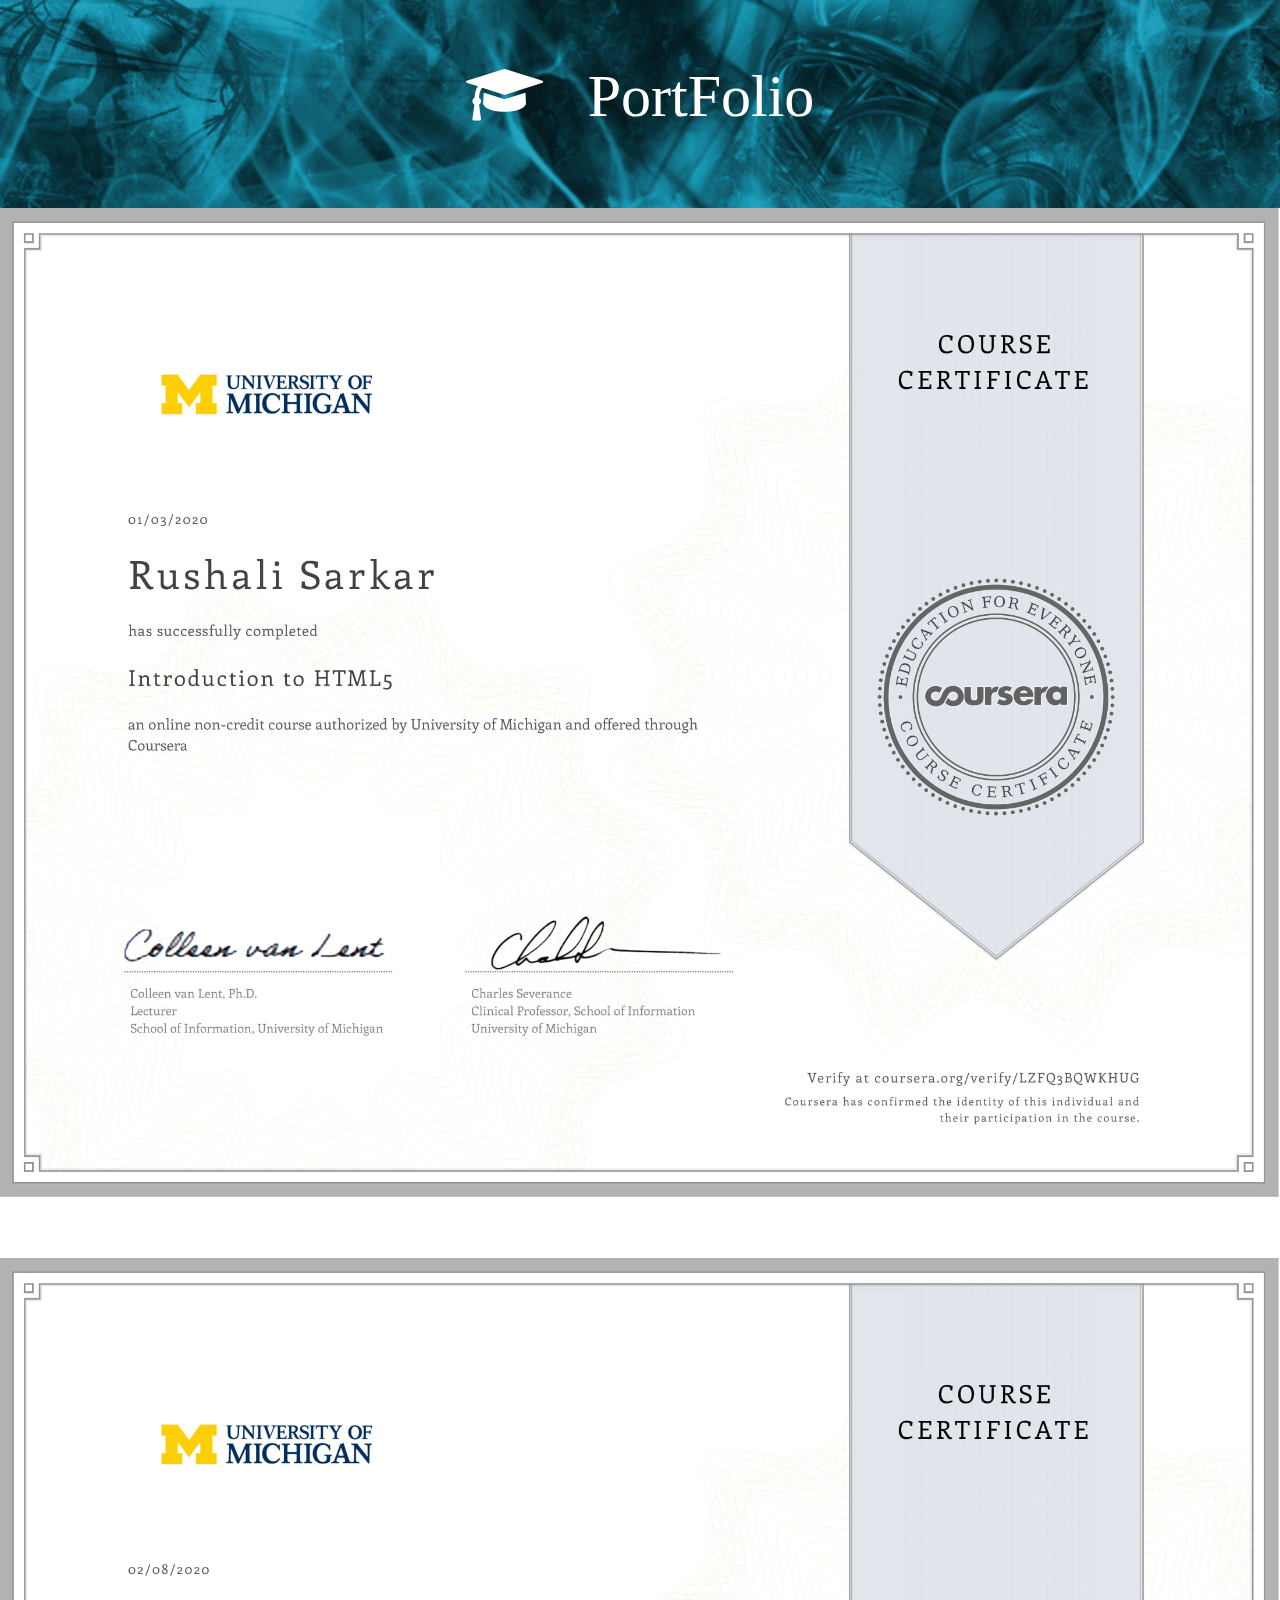
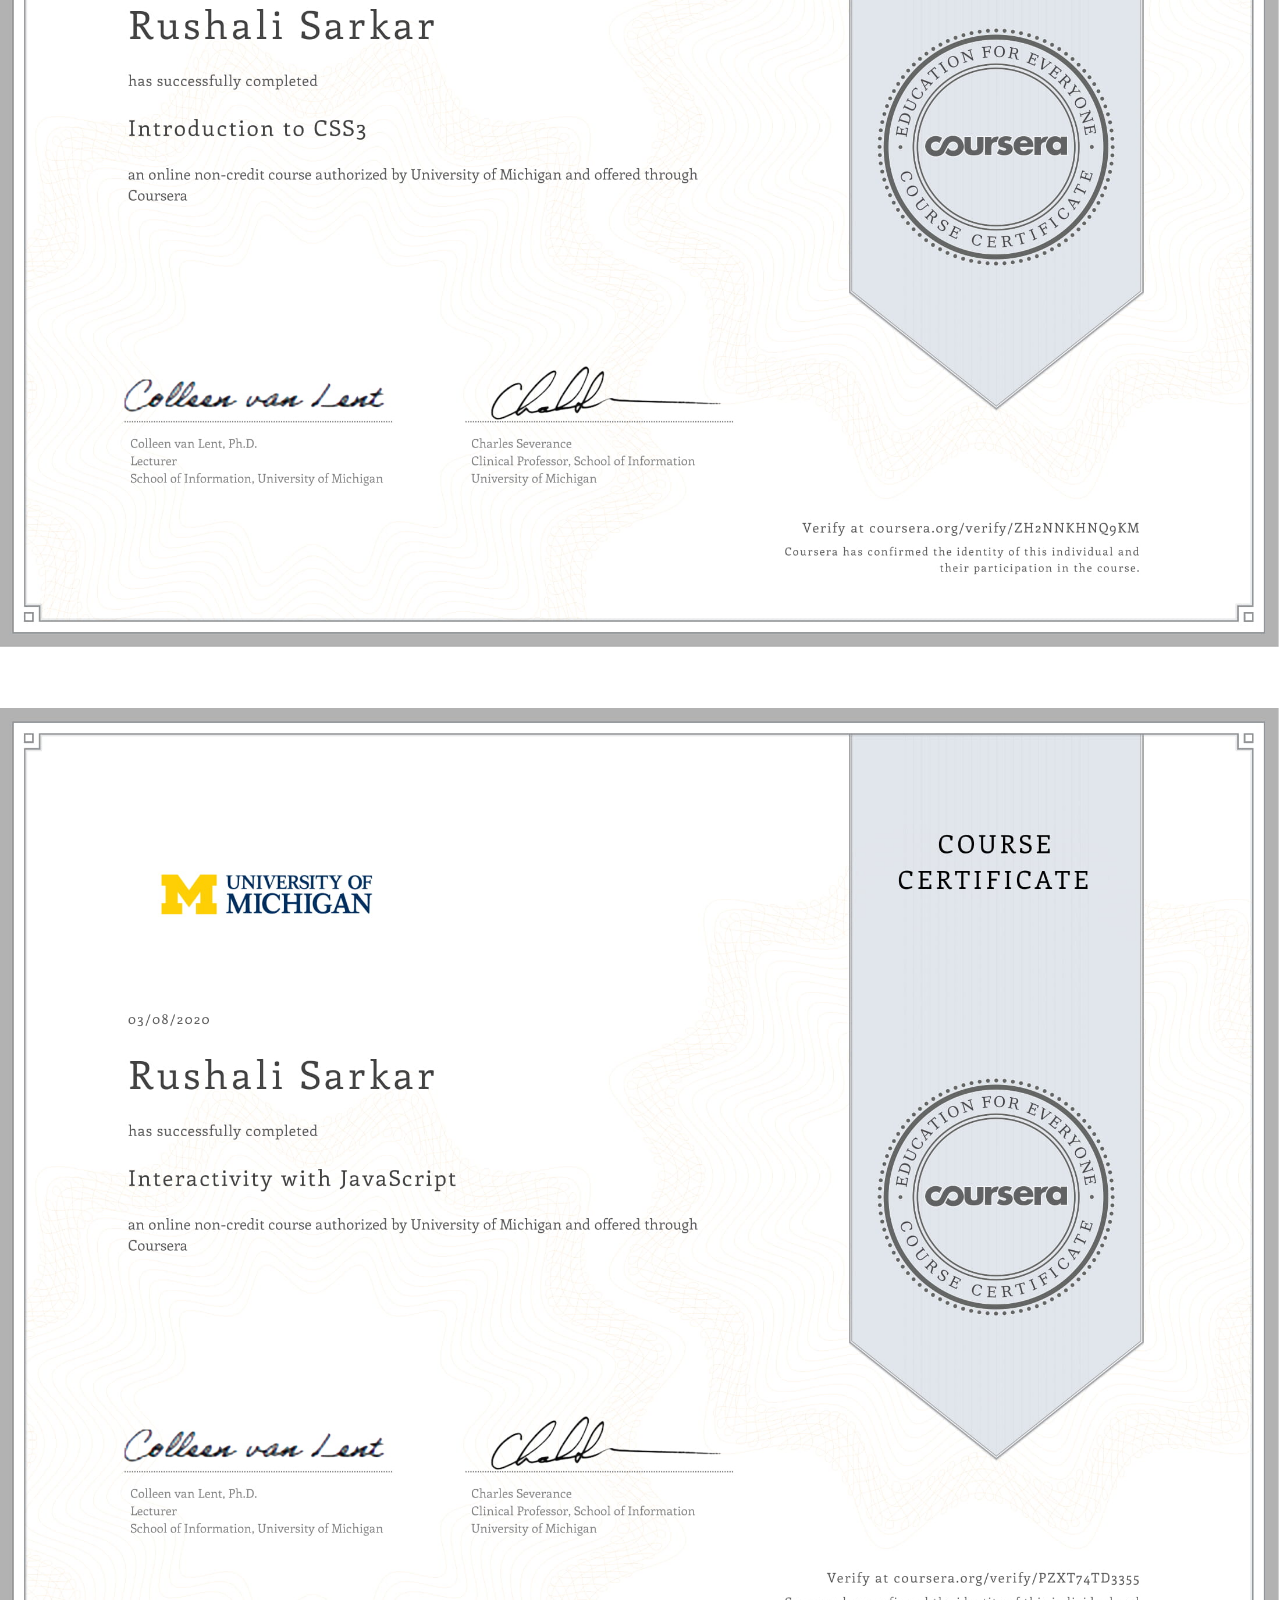
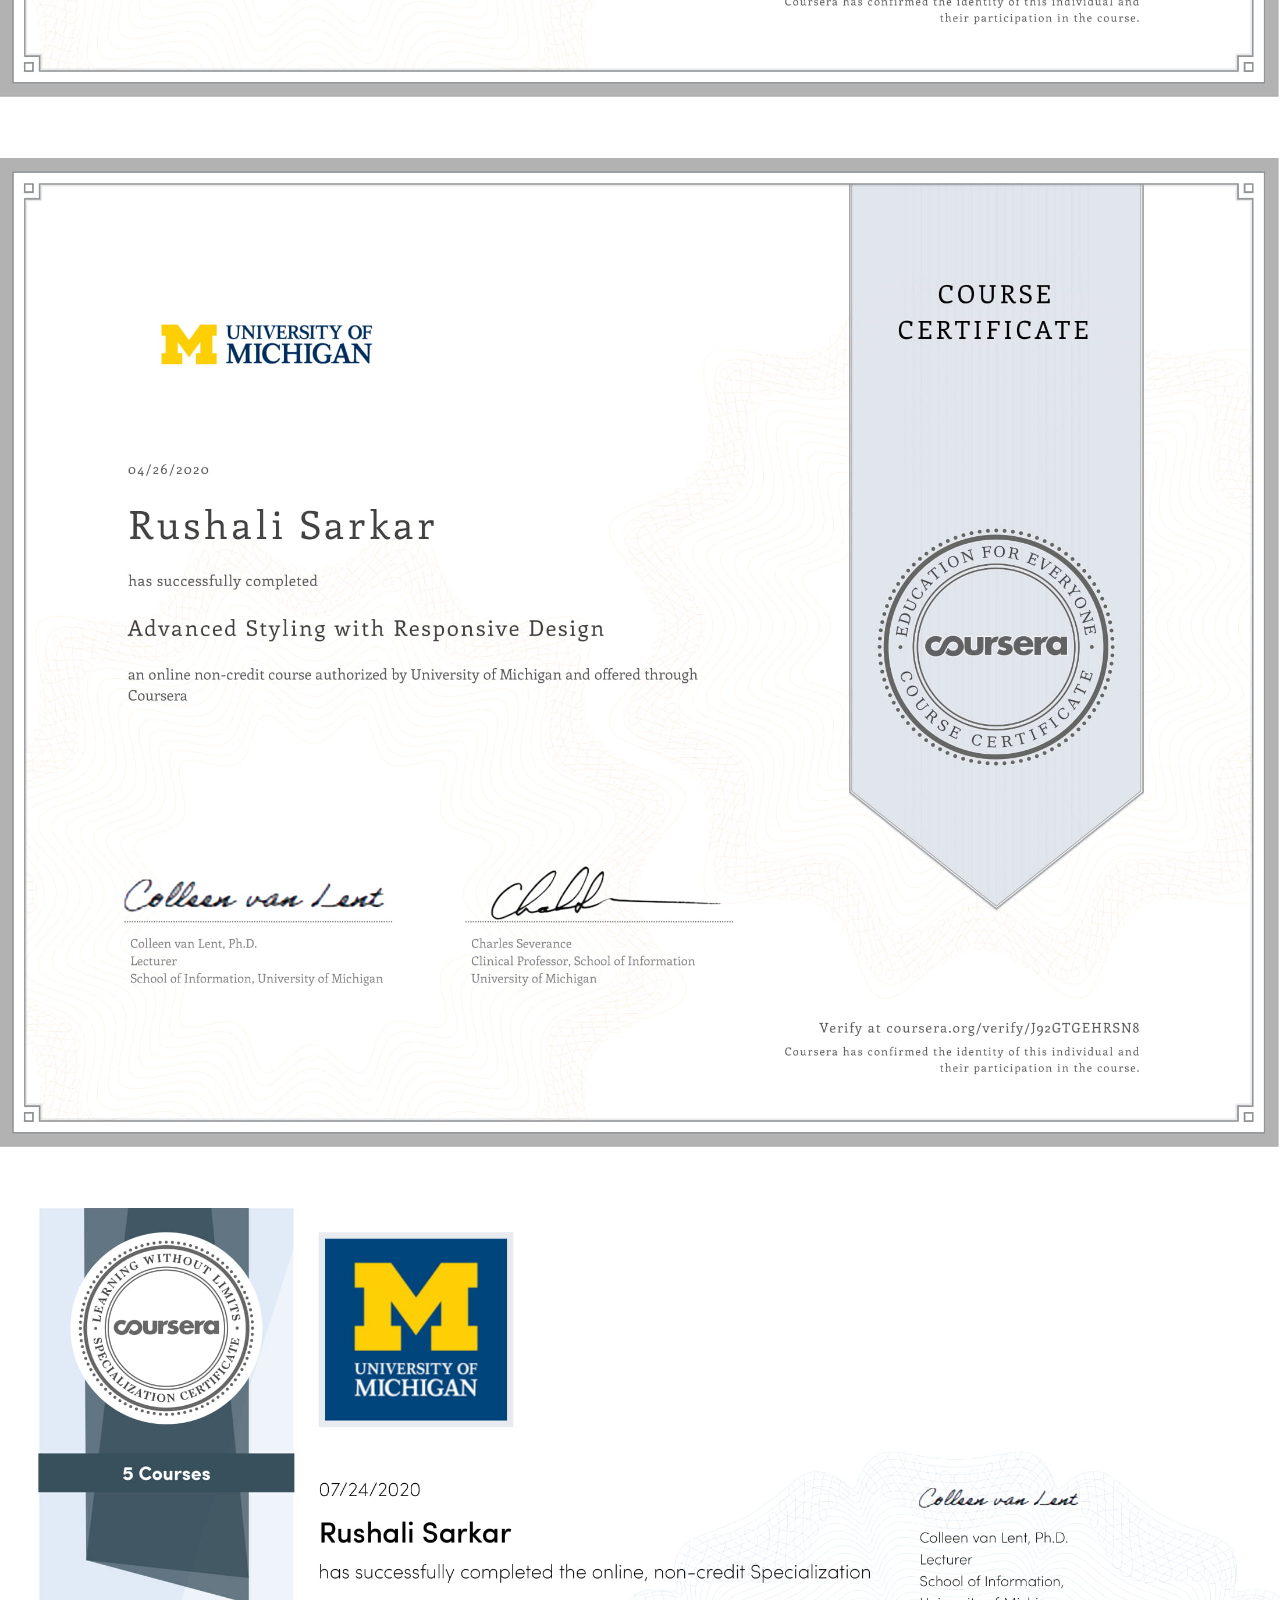
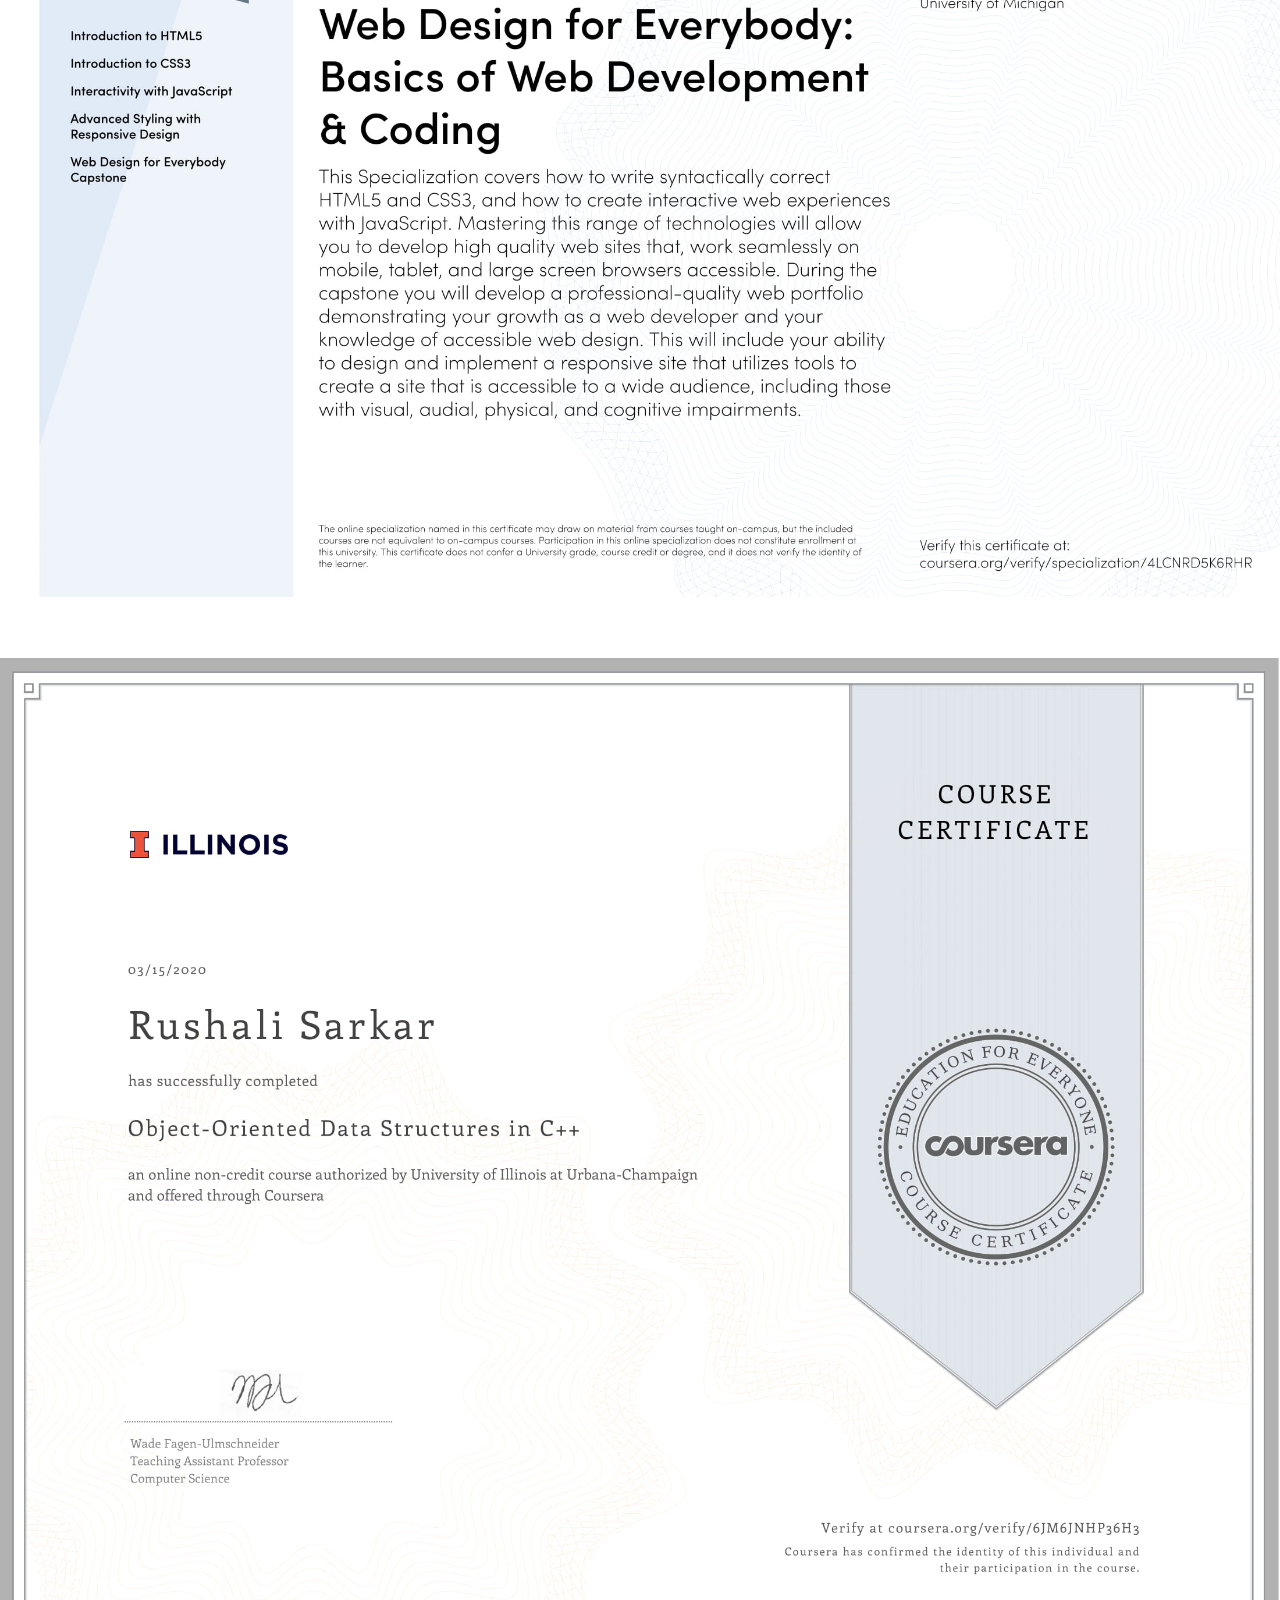
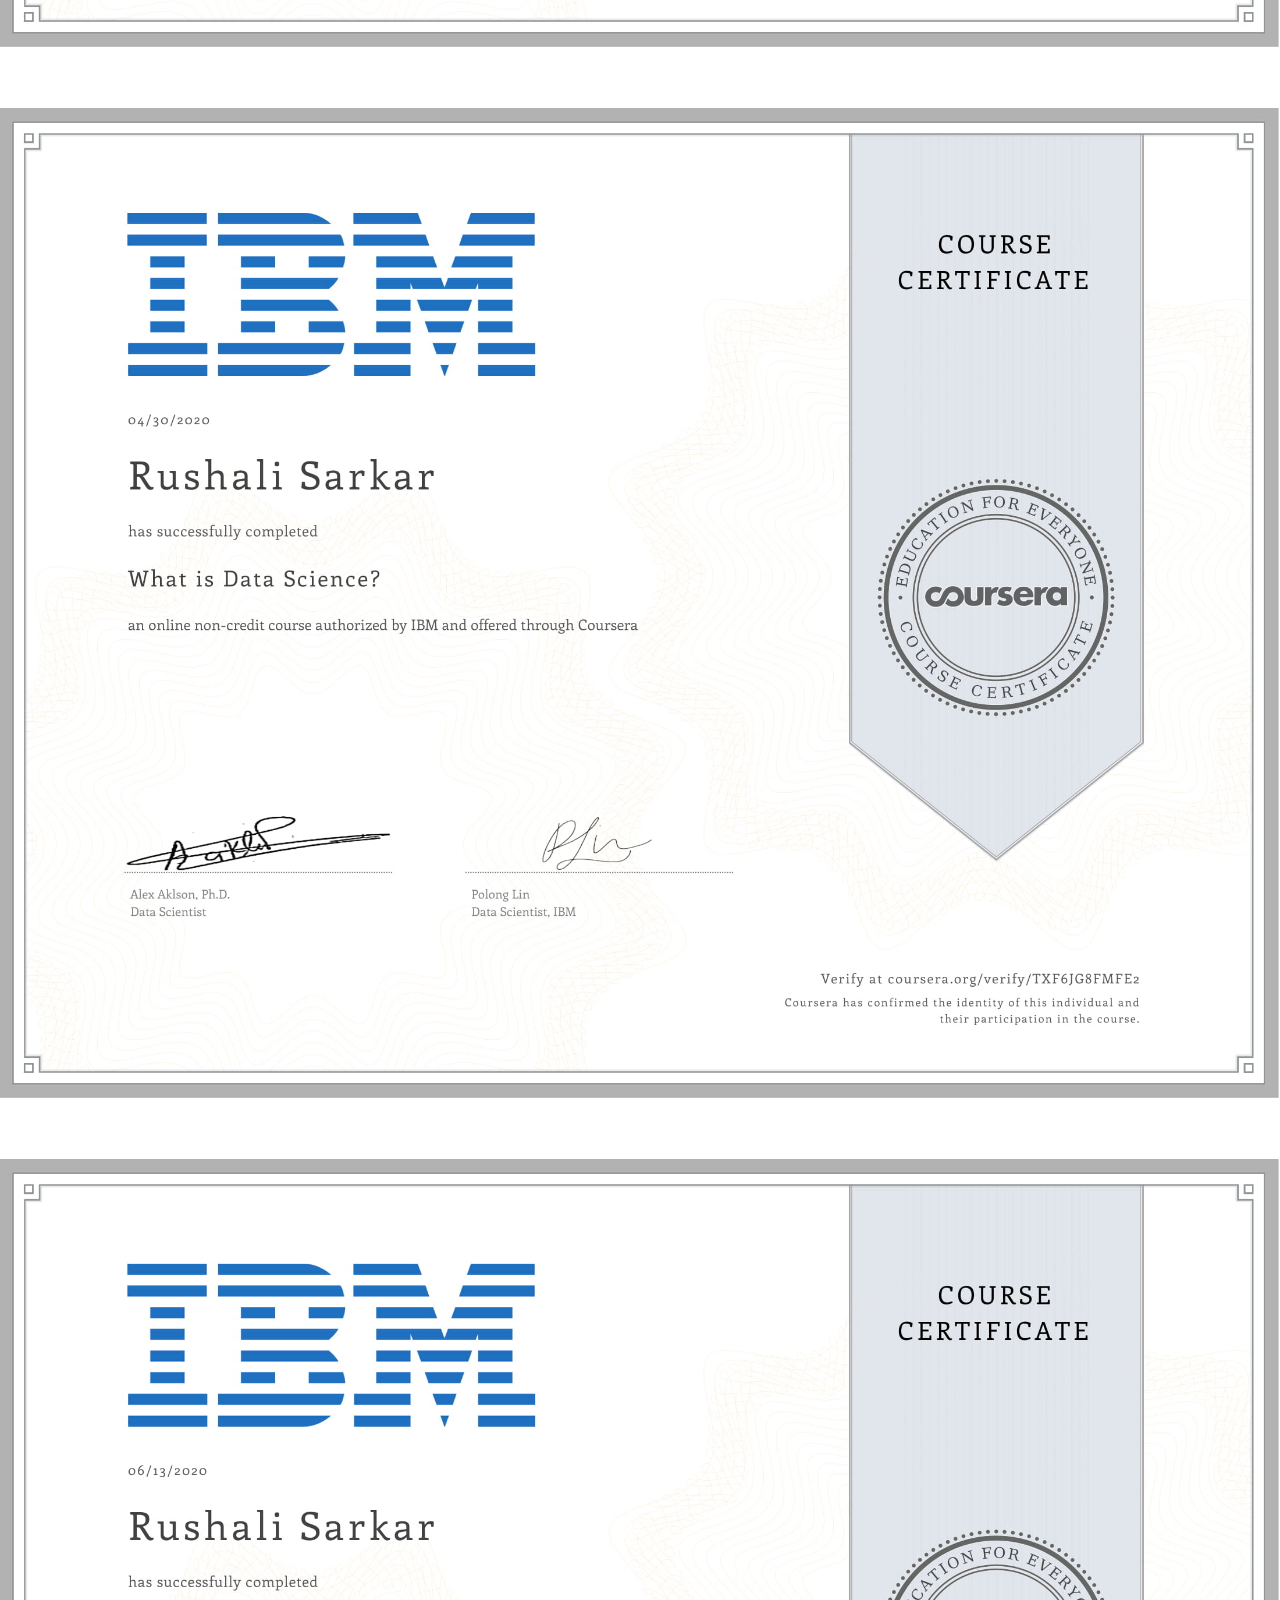
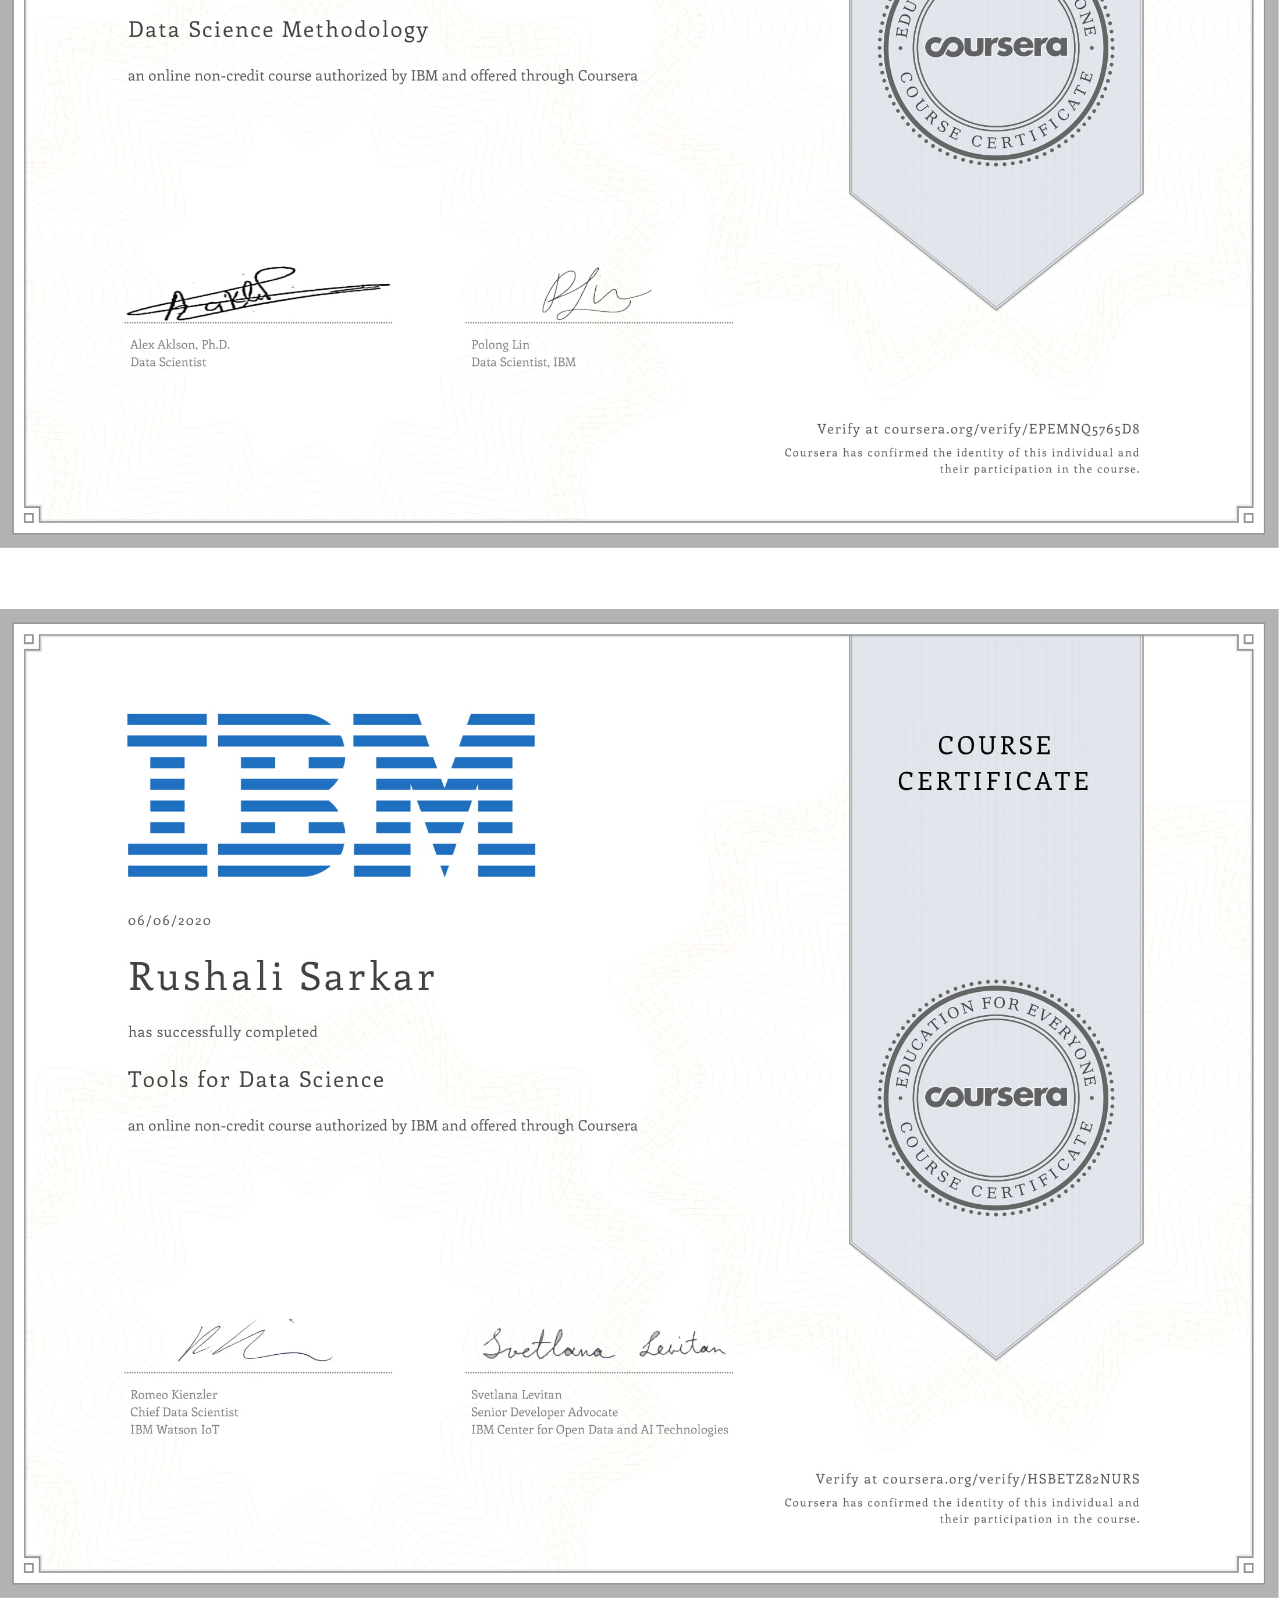
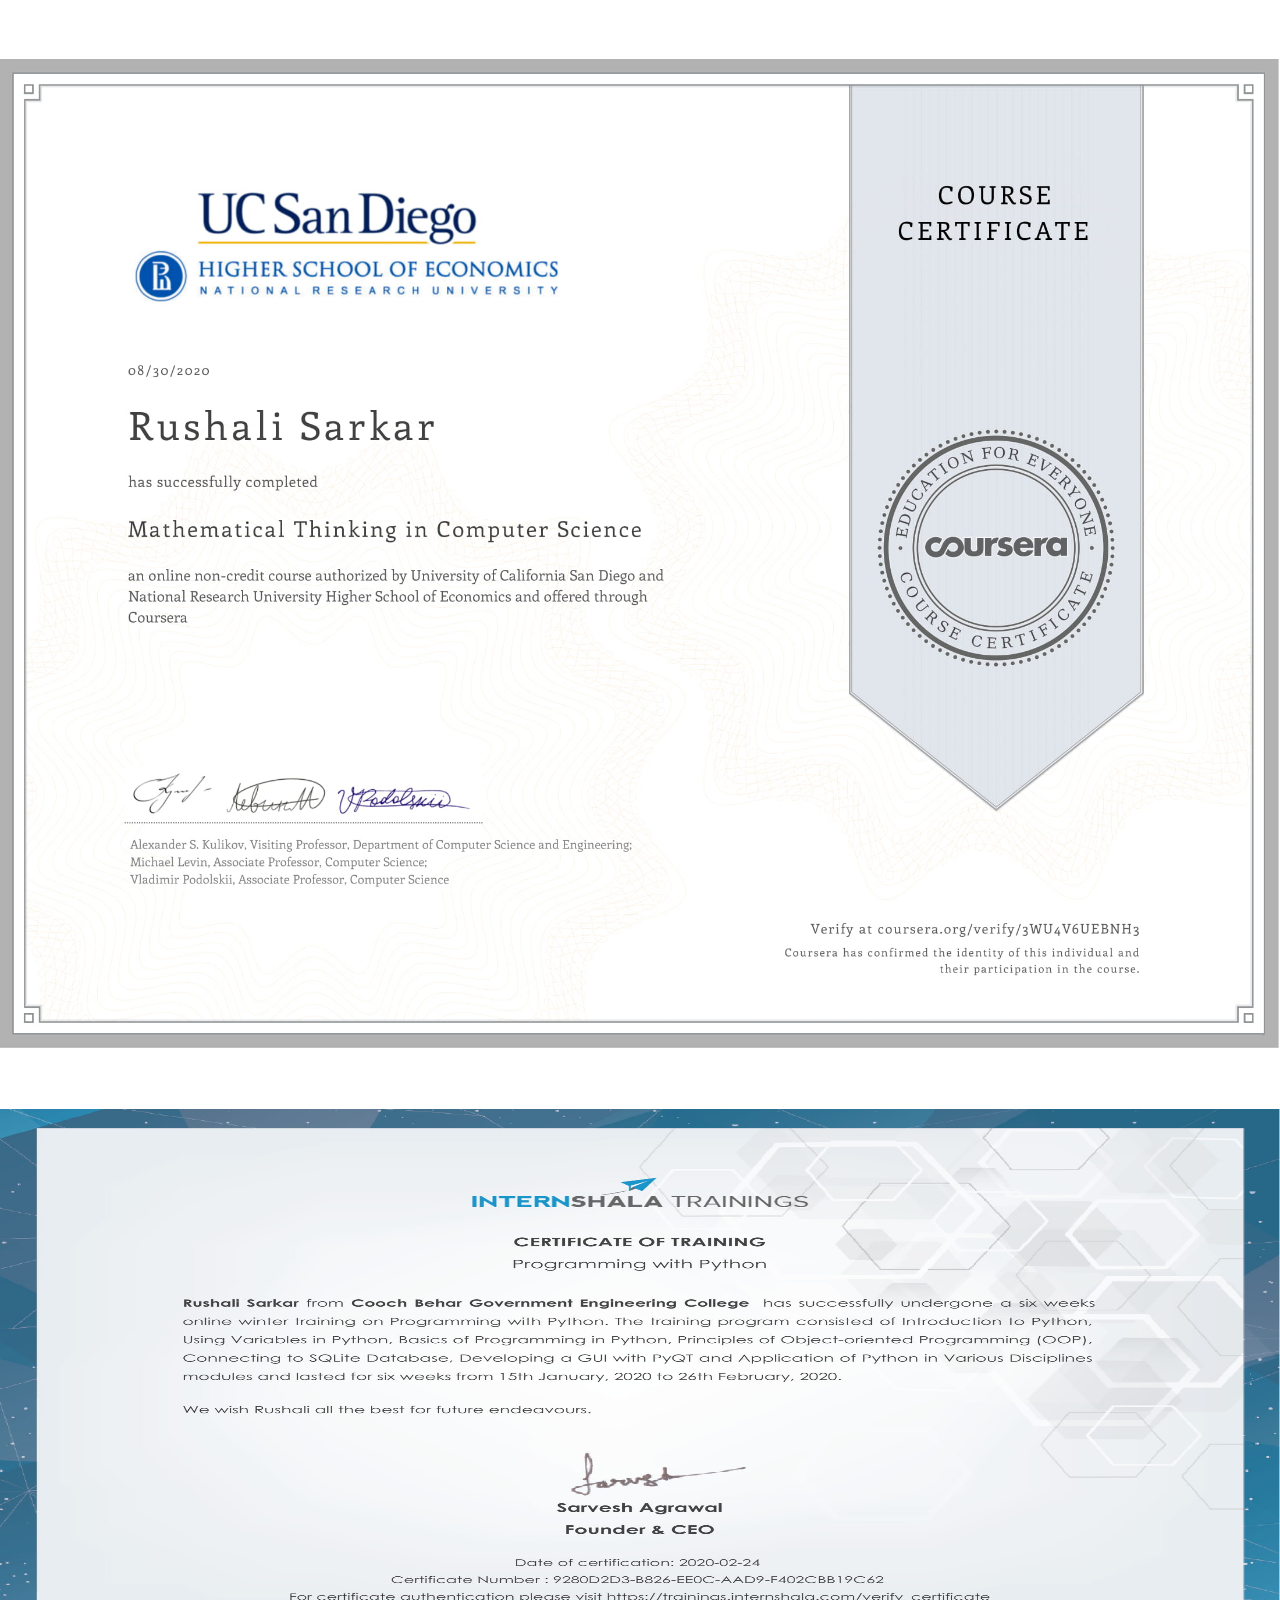
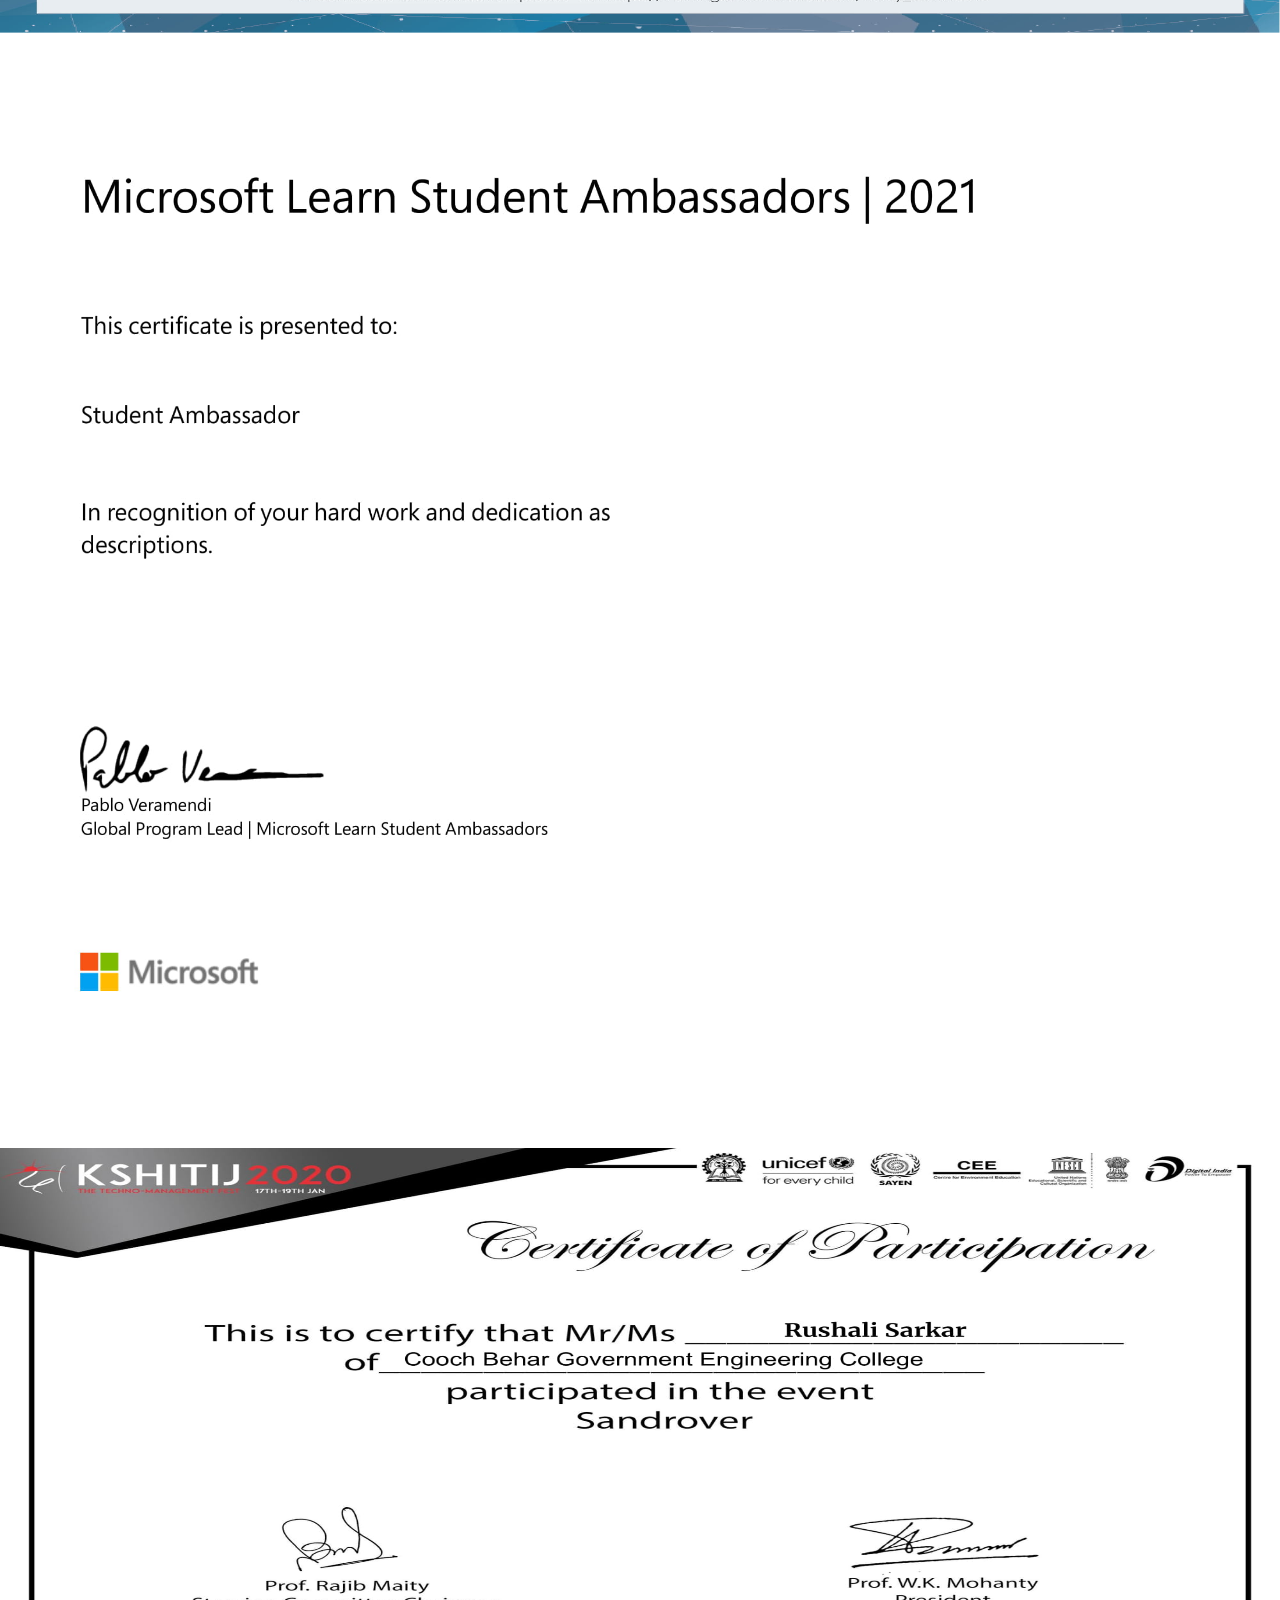
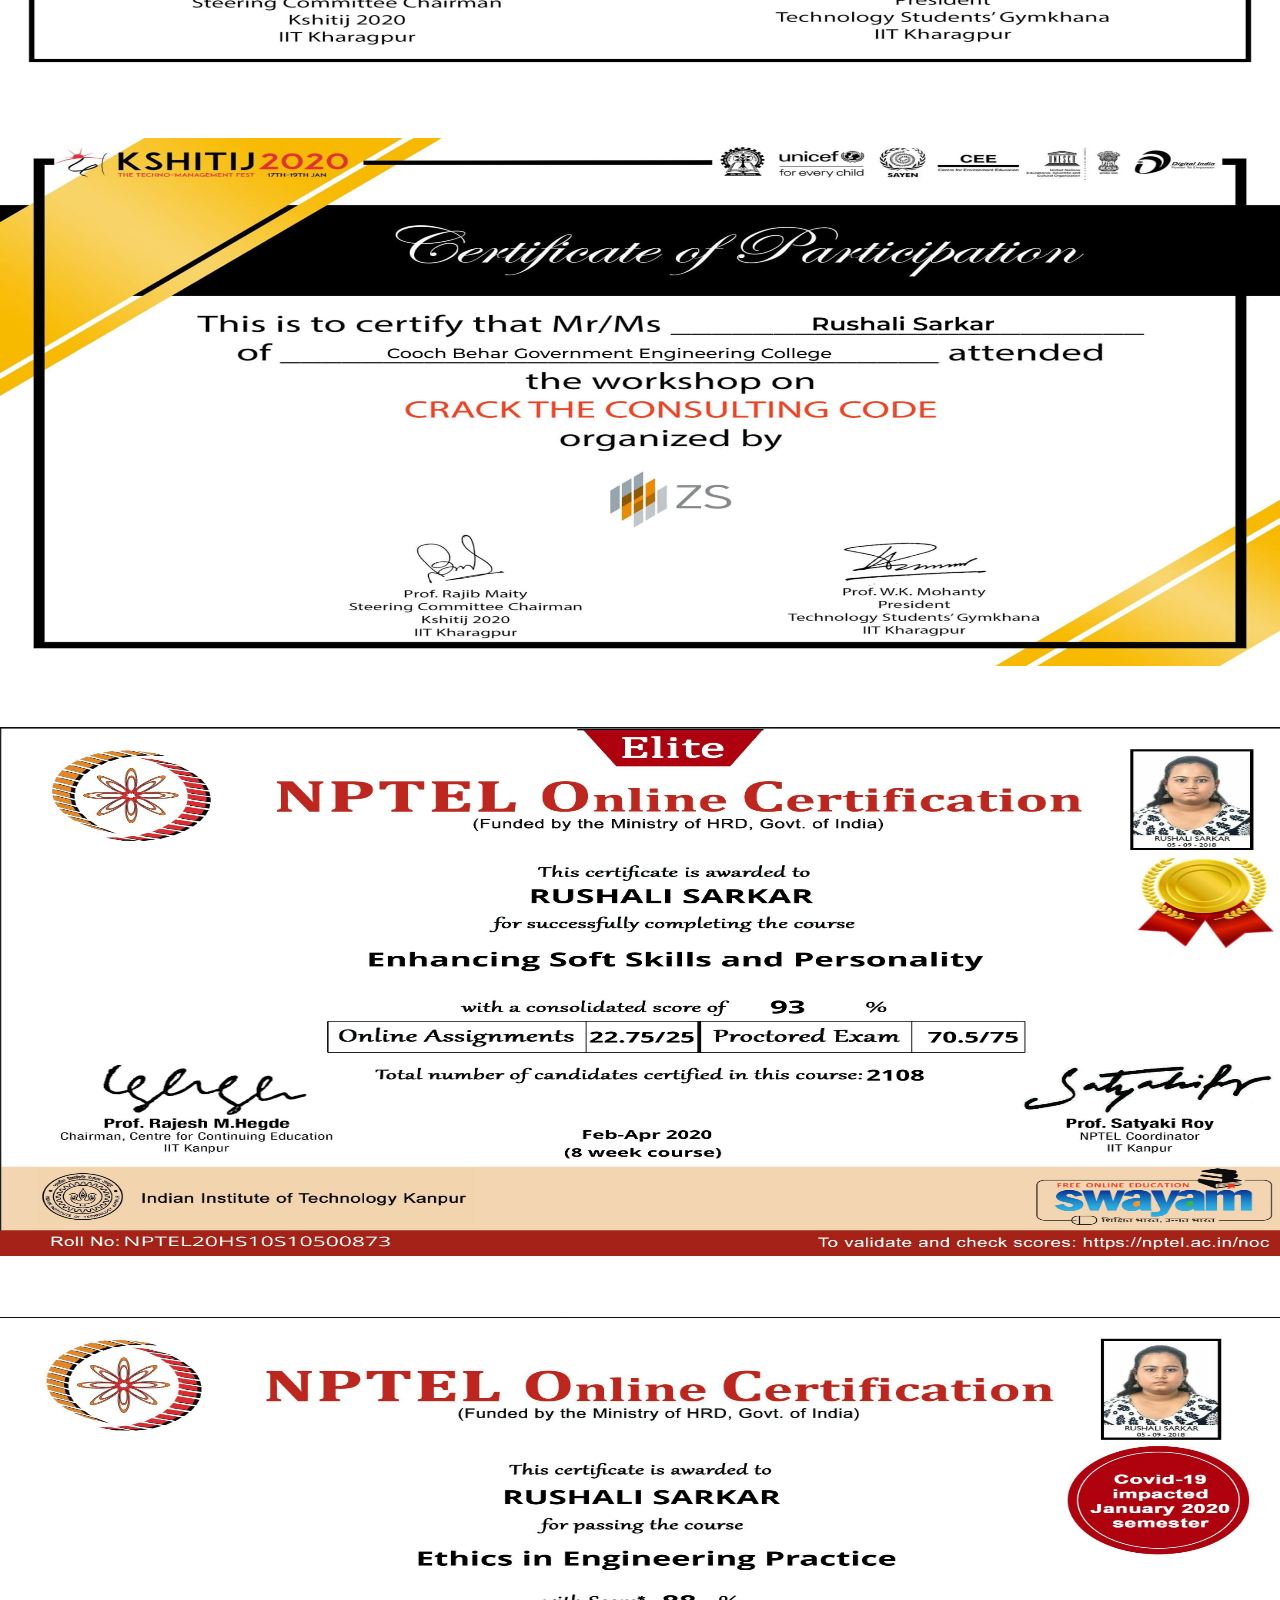
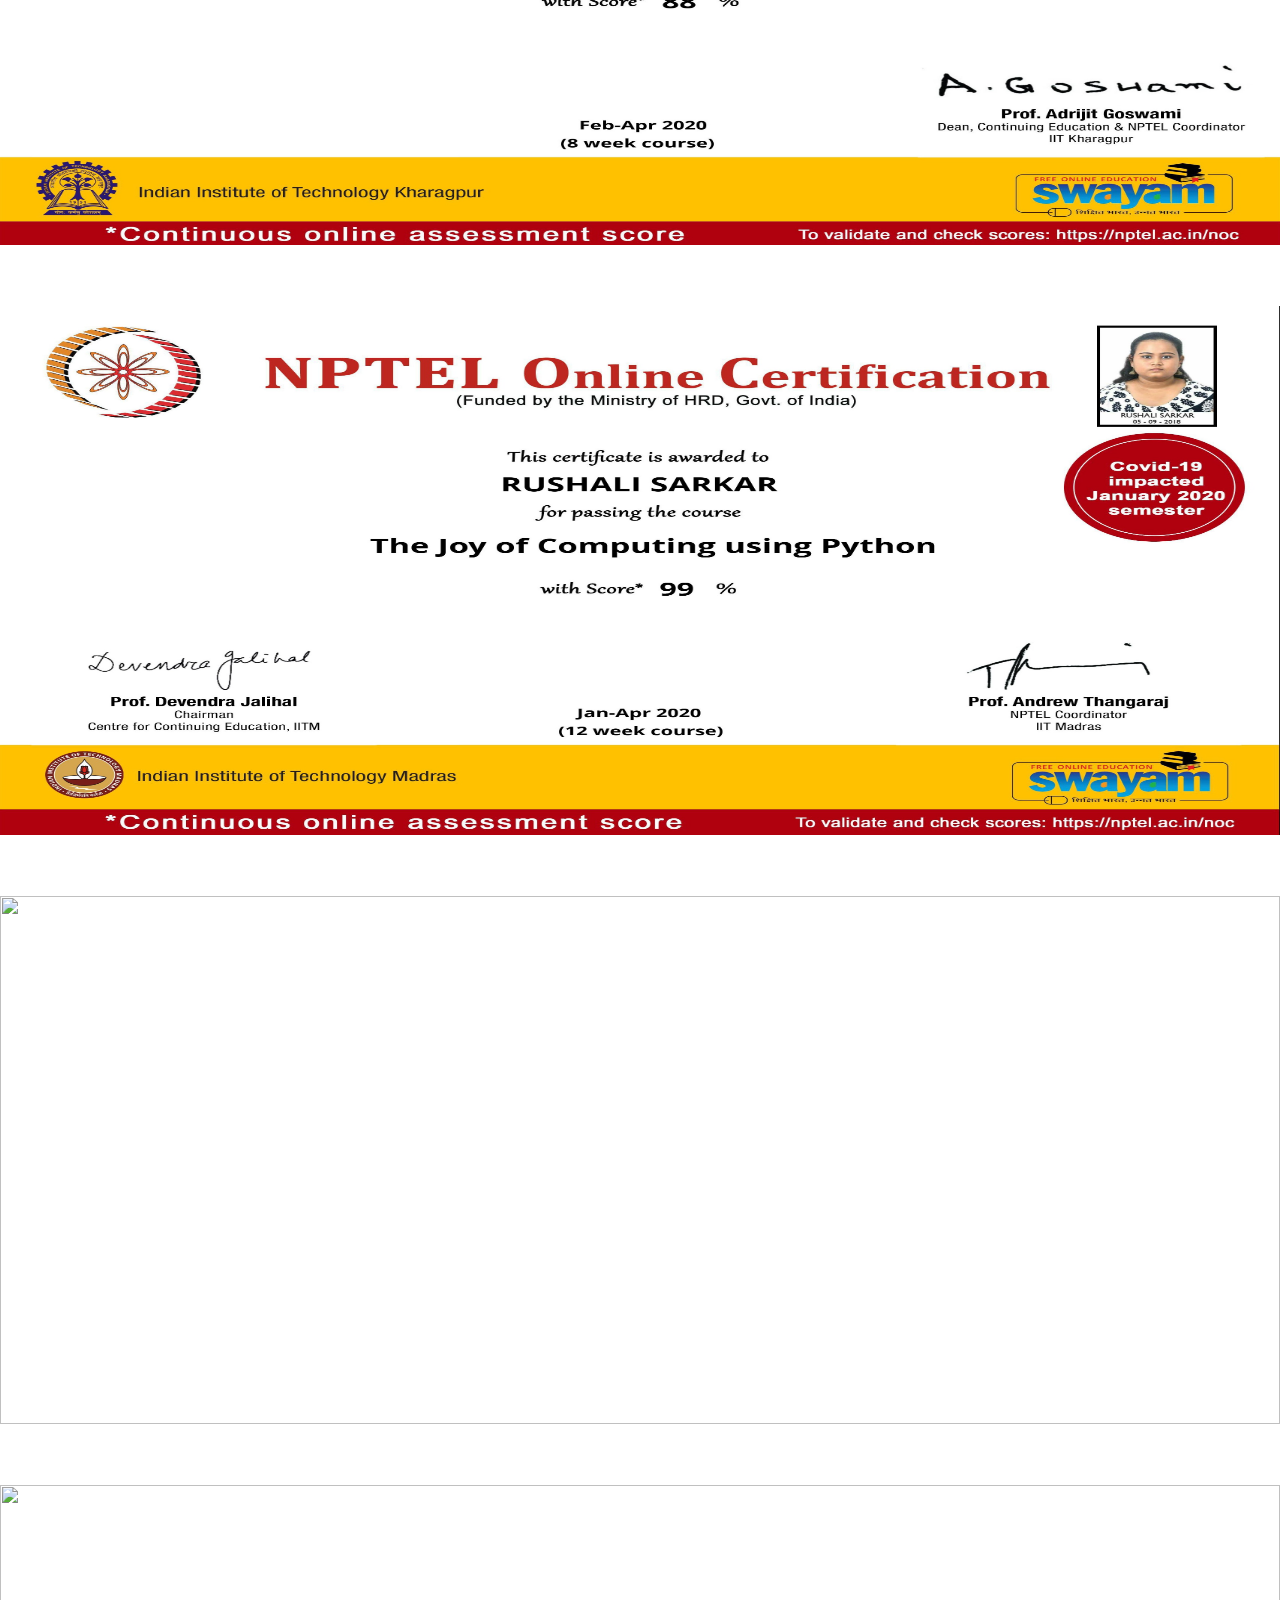
==== templates/certificate.html @ 265a8443 "Added other html pages" ====
<!DOCTYPE html>
<html lang="en">
  <head>
    <meta charset="UTF-8">
    <meta name="viewport" content="width=device-width, initial-scale=1, shrink-to-fit=no">
    <link rel="stylesheet" href="https://stackpath.bootstrapcdn.com/bootstrap/4.5.2/css/bootstrap.min.css" integrity="sha384-JcKb8q3iqJ61gNV9KGb8thSsNjpSL0n8PARn9HuZOnIxN0hoP+VmmDGMN5t9UJ0Z" crossorigin="anonymous">
    <link rel="stylesheet" href="https://cdnjs.cloudflare.com/ajax/libs/font-awesome/4.7.0/css/font-awesome.min.css">
    <link rel = "icon" href = "../Icons/certificate.png">
    <link rel = "stylesheet" href = "../static/certificate.css">
    <title>Acievements</title>
  </head>
<body>
	<br><br>
	<p class = "goback">
<a href = "../index.html" class = "index">
<i class="fa fa-graduation-cap" aria-hidden="true"></i>
&nbsp;&nbsp;PortFolio</a></p>
<br><br>
	<div class = "certificate">
		<img src = "../certificates/html5.jpg" class = "image">
		<br>
		<p class = "caption">Introduction to HTML5</p>
	</div>

	<div class = "certificate">
		<img src = "../certificates/css3.jpg" class = "image">
		<br>
		<p class = "caption">Introduction to CSS3</p>
	</div>

	<div class = "certificate">
		<img src = "../certificates/javascript.jpg" class = "image">
		<br>
		<p class = "caption">Introduction to Javascript</p>
	</div>

	<div class = "certificate">
		<img src = "../certificates/advancedstyling.jpg" class = "image">
		<br>
		<p class = "caption">Advanced Styling with Responsive Design</p>
	</div>

	<div class = "certificate">
		<img src = "../certificates/specialization.jpg" class = "image">
		<br>
		<p class = "caption">Web Development and Coding Specialization</p>
	</div>

	<div class = "certificate">
		<img src = "../certificates/objectoriented.jpg" class = "image">
		<br>
		<p class = "caption">Object Oriented Data Structures in C++</p>
	</div>

	<div class = "certificate">
		<img src = "../certificates/datascience.jpg" class = "image">
		<br>
		<p class = "caption">What is Data Science ?</p>
	</div>

	<div class = "certificate">
		<img src = "../certificates/datasciencemethodology.jpg" class = "image">
		<br>
		<p class = "caption">Data Science Methodology</p>
	</div>

	<div class = "certificate">
		<img src = "../certificates/toolsfordatascience.jpg" class = "image">
		<br>
		<p class = "caption">Tools for Data Science</p>
	</div>

	<div class = "certificate">
		<img src = "../certificates/mathematicalthinking.jpg" class = "image">
		<br>
		<p class = "caption">Mathematical Thinking in Computer Science</p>
	</div>

	<div class = "certificate">
		<img src = "../certificates/python.jpg" class = "image image1">
		<br>
		<p class = "caption">Introduction to Python</p>
	</div>

	<div class = "certificate">
		<img src = "../certificates/mlsa.jpg" class = "image">
		<br>
		<p class = "caption">Microsft Learn Student Ambassador</p>
	</div>

	<div class = "certificate">
		<img src = "../certificates/sandrover.jpg" class = "image image1">
		<br>
		<p class = "caption">Sandrover Event</p>
	</div>

	<div class = "certificate">
		<img src = "../certificates/cracktheconsultingcode.jpg" class = "image image1">
		<br>
		<p class = "caption">Crack the Consulting Code</p>
	</div>

	<div class = "certificate">
		<img src = "../certificates/enhancingsoftskills.jpg" class = "image image1">
		<br>
		<p class = "caption">Enhancing Soft Skills and Personality</p>
	</div>

	<div class = "certificate">
		<img src = "../certificates/ethicsinengineering.jpg" class = "image image1">
		<br>
		<p class = "caption">Ethics in Engineering Practice</p>
	</div>

	<div class = "certificate">
		<img src = "../certificates/joyofcomputing.jpg" class = "image image1">
		<br>
		<p class = "caption">Joy of Computing with Python</p>
	</div>

	<div class = "certificate">
		<img src = "../certificates/msme.jpg" class = "image image1">
		<br>
		<p class = "caption">Industrial Motivational Campaign</p>
	</div>

	<div class = "certificate">
		<img src = "../certificates/campuscleaning.jpg" class = "image image1">
		<br>
		<p class = "caption">Campus Cleaning</p>
	</div>

	<div class = "certificate">
		<img src = "../certificates/banmahotsav.jpg" class = "image image1">
		<br>
		<p class = "caption">Banmahotsav</p>
	</div>



<br><br>
	<p class = "goback">
<a href = "../index.html" class = "index">
<i class="fa fa-graduation-cap" aria-hidden="true"></i>
&nbsp;&nbsp;PortFolio</a></p>

<footer class = "foot">
<p> This site is designed by Rushali Sarkar &copy; 2020</p>
</footer>

<script src="https://code.jquery.com/jquery-3.5.1.slim.min.js" integrity="sha384-DfXdz2htPH0lsSSs5nCTpuj/zy4C+OGpamoFVy38MVBnE+IbbVYUew+OrCXaRkfj" crossorigin="anonymous"></script>
    <script src="https://cdn.jsdelivr.net/npm/popper.js@1.16.1/dist/umd/popper.min.js" integrity="sha384-9/reFTGAW83EW2RDu2S0VKaIzap3H66lZH81PoYlFhbGU+6BZp6G7niu735Sk7lN" crossorigin="anonymous"></script>
    <script src="https://stackpath.bootstrapcdn.com/bootstrap/4.5.2/js/bootstrap.min.js" integrity="sha384-B4gt1jrGC7Jh4AgTPSdUtOBvfO8shuf57BaghqFfPlYxofvL8/KUEfYiJOMMV+rV" crossorigin="anonymous"></script>
  </body>
</html>
---- static/certificate.css ----
body {
	margin: 0;
	padding: 0;
	background-image: url('../Images/certificate.jpg');
	background-repeat: no-repeat;
  	background-attachment: fixed;
  	background-size: cover;
  	font-size:17px;
	font-family:Helvetica Neue;
}


.goback {
	font-size: 30px;
	text-align: center;
	color: white;
}

.index {
	color: white;
	text-decoration: none;
	margin: 1%;
	padding: 1%;
}

.index:hover {
	text-decoration: none;
	border: 2px solid #008080;
	color: #008080;
	background-color: #ffffff;
}

@media only screen and (min-width: 700px) {
.goback {
	font-size: 60px;
}
}

.foot {
	padding: 3%;
	text-align: center;
	color: #ffffff;
	font-size: 20px;
}

.certificate {
	width: 100%;
	text-align: center;
	display: block;
}
@media only screen and (min-width: 1300px) {
.certificate {
	width: 45%;
	margin: 2%;
	text-align: center;
	display: inline-block;
}
}
.image {
	height: 100%;
	width: 100%;
}

.caption {
	color: #ffffff;
	font-size: 30px;
}

.image1 {
	height: 528.5px;
}
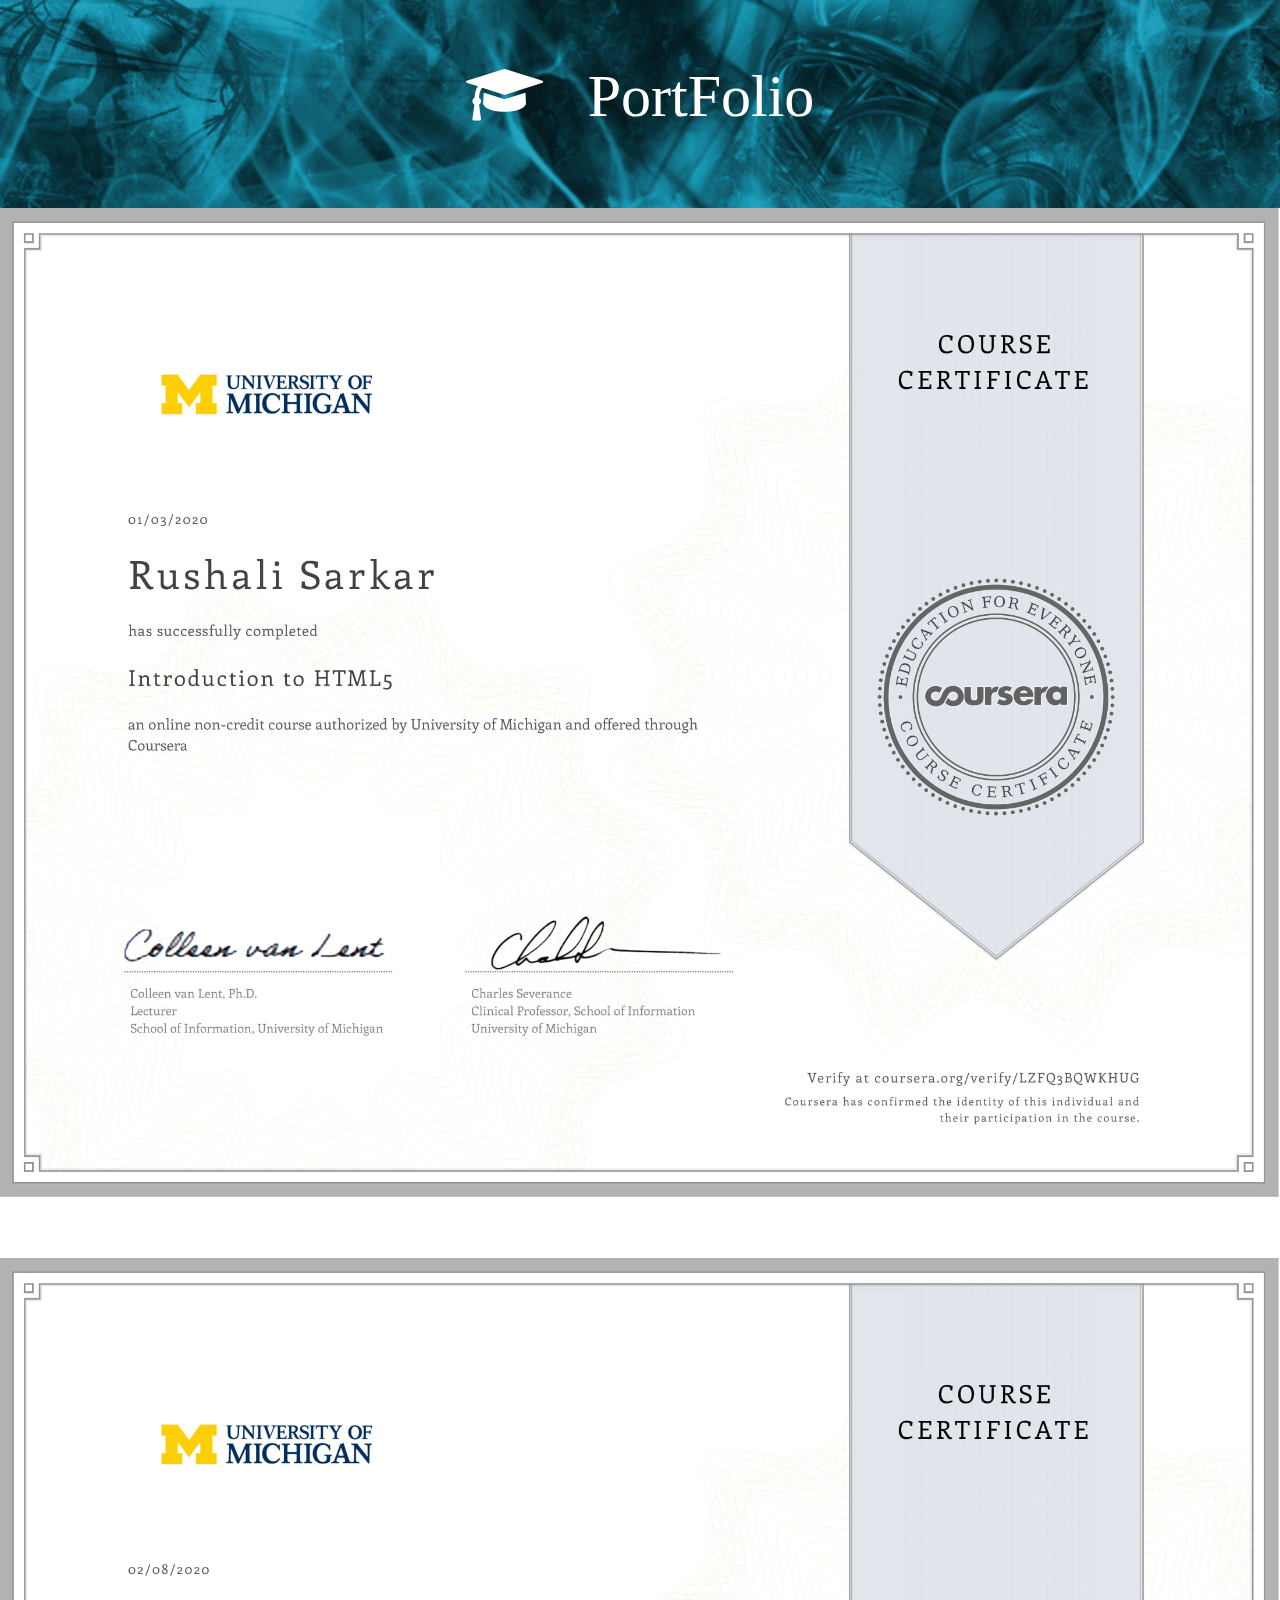
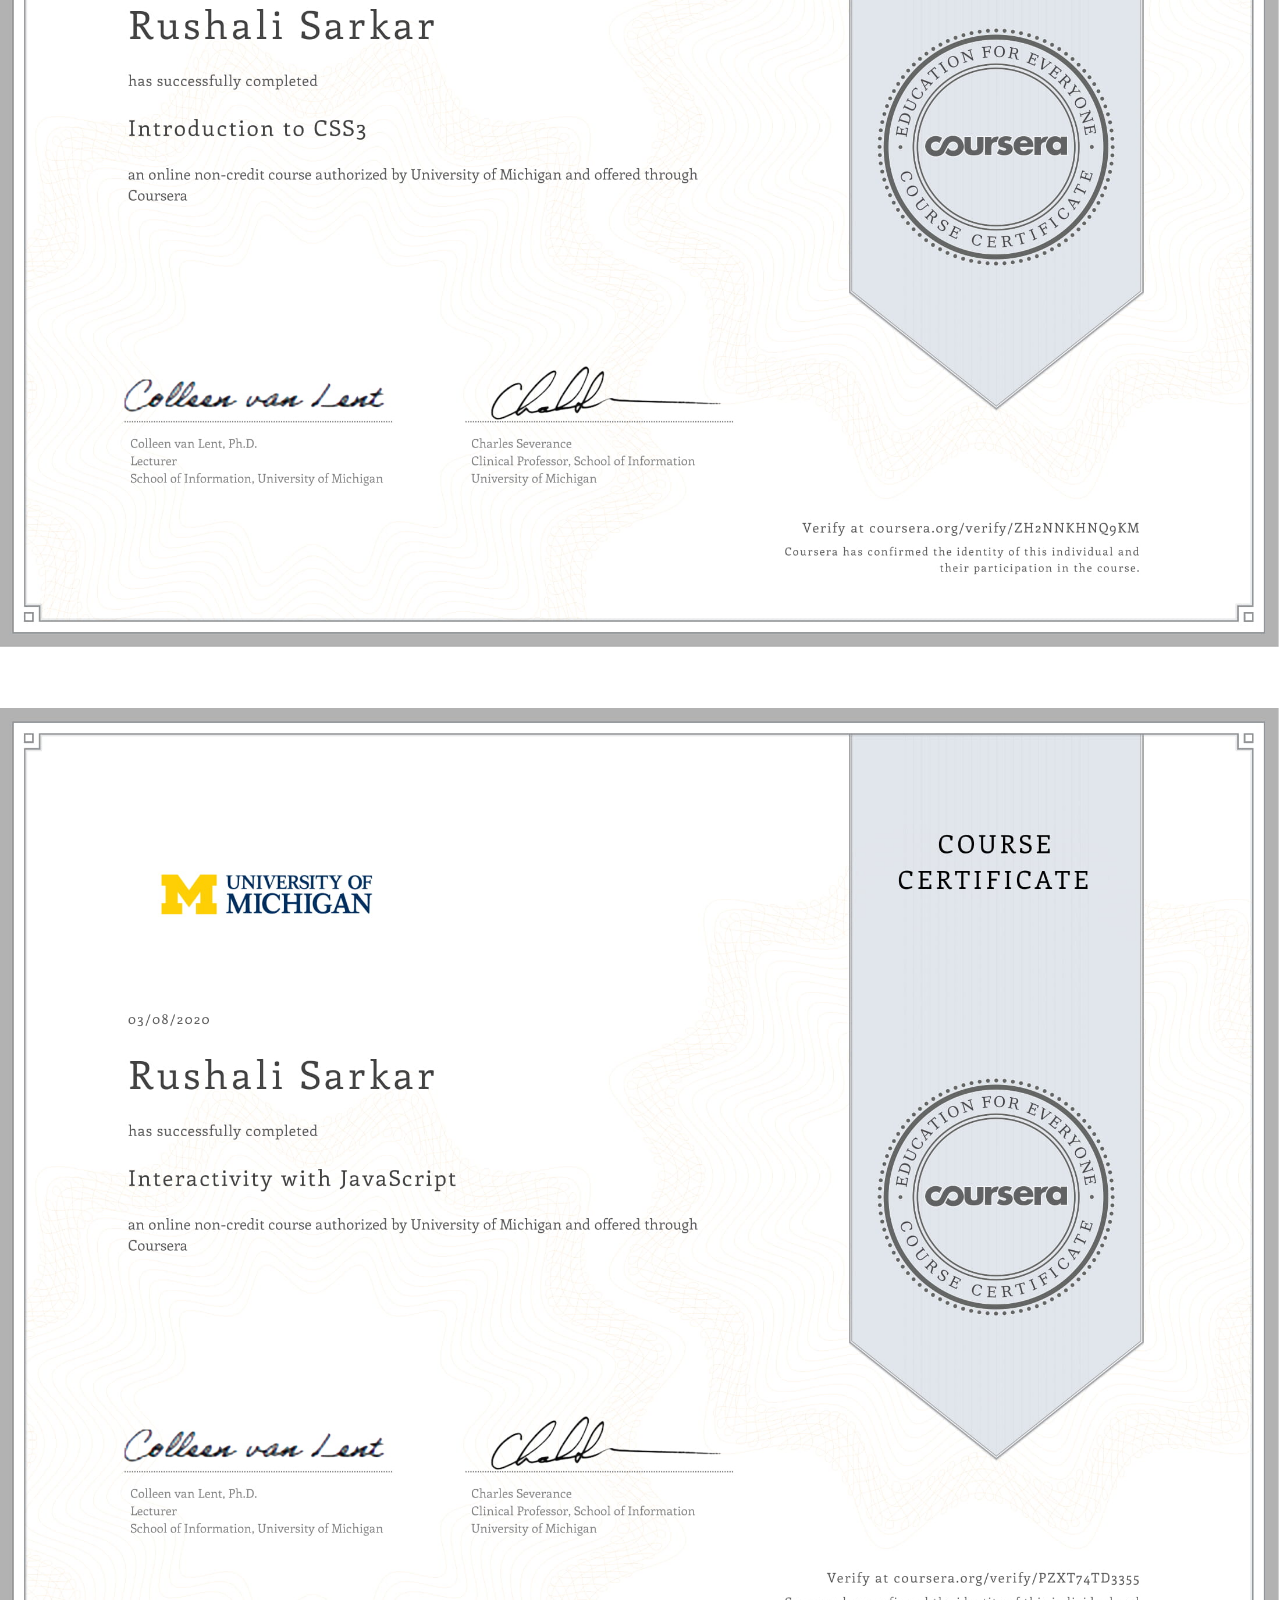
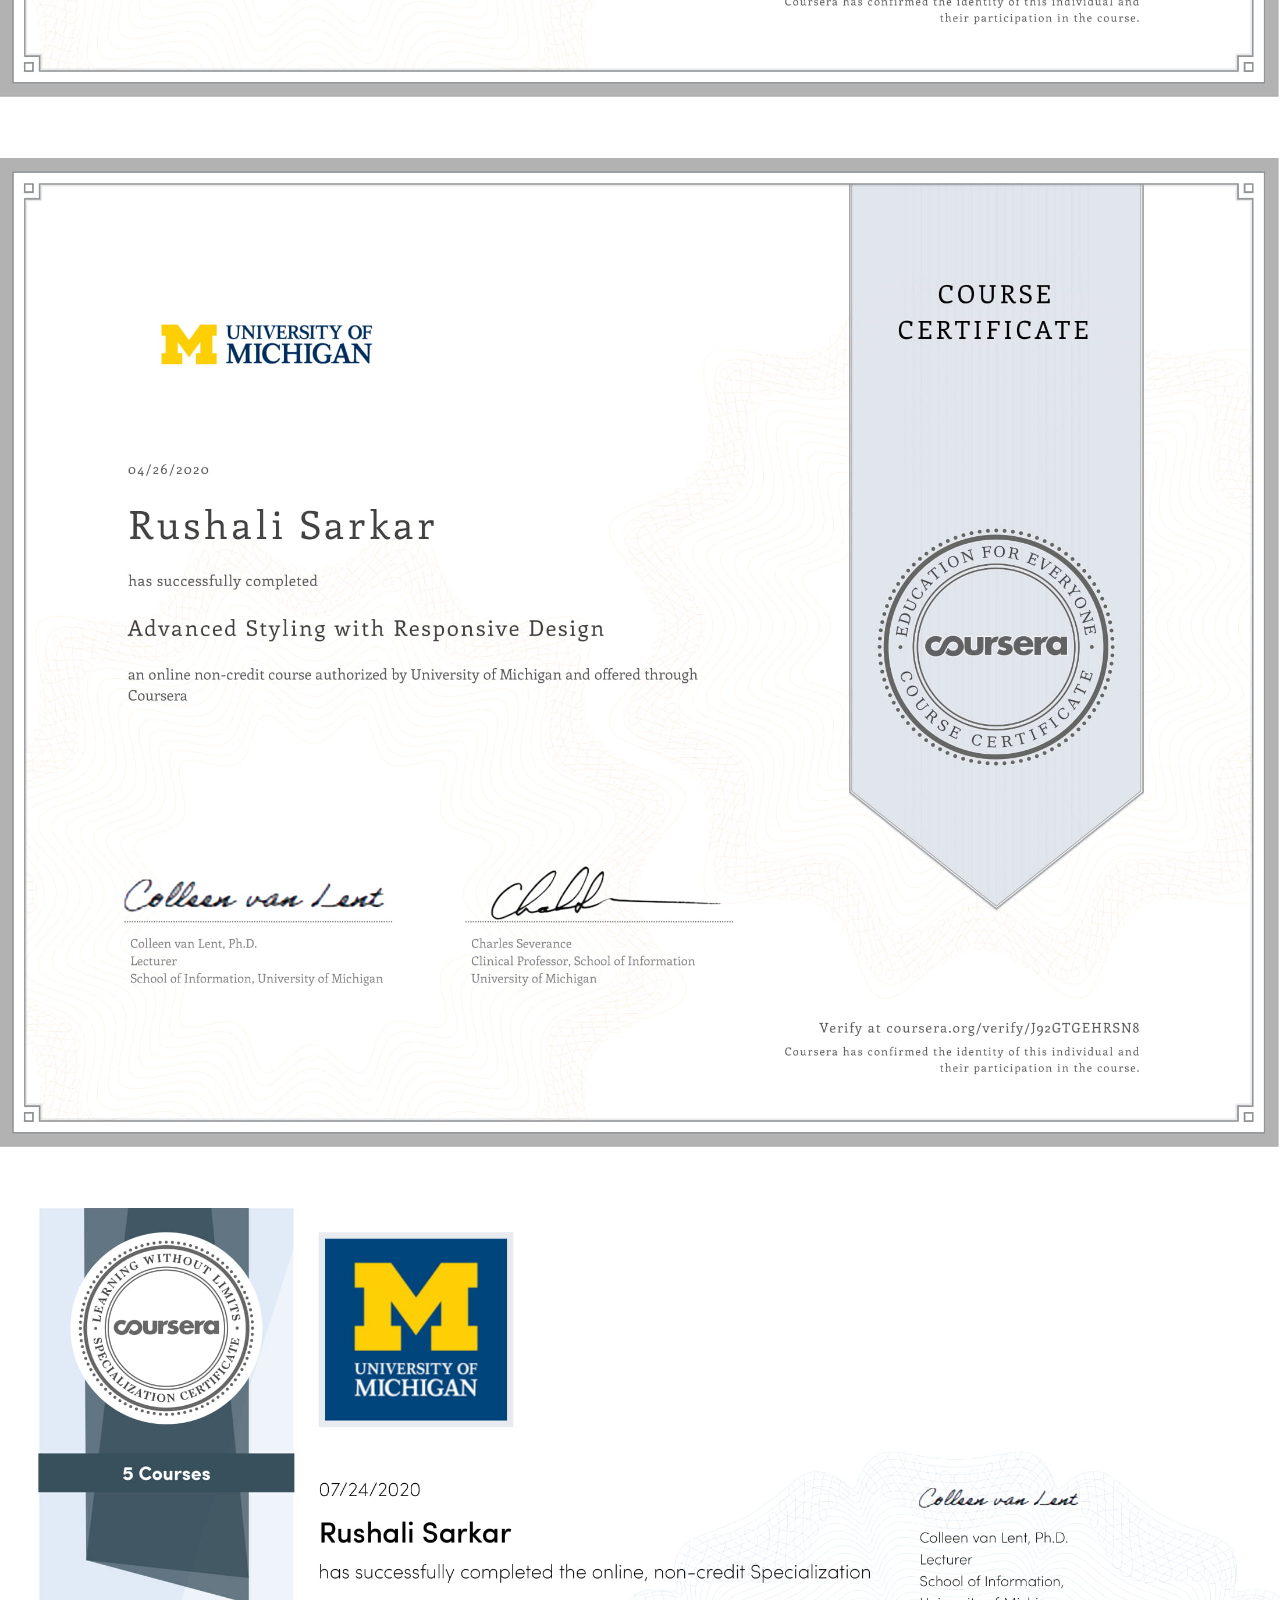
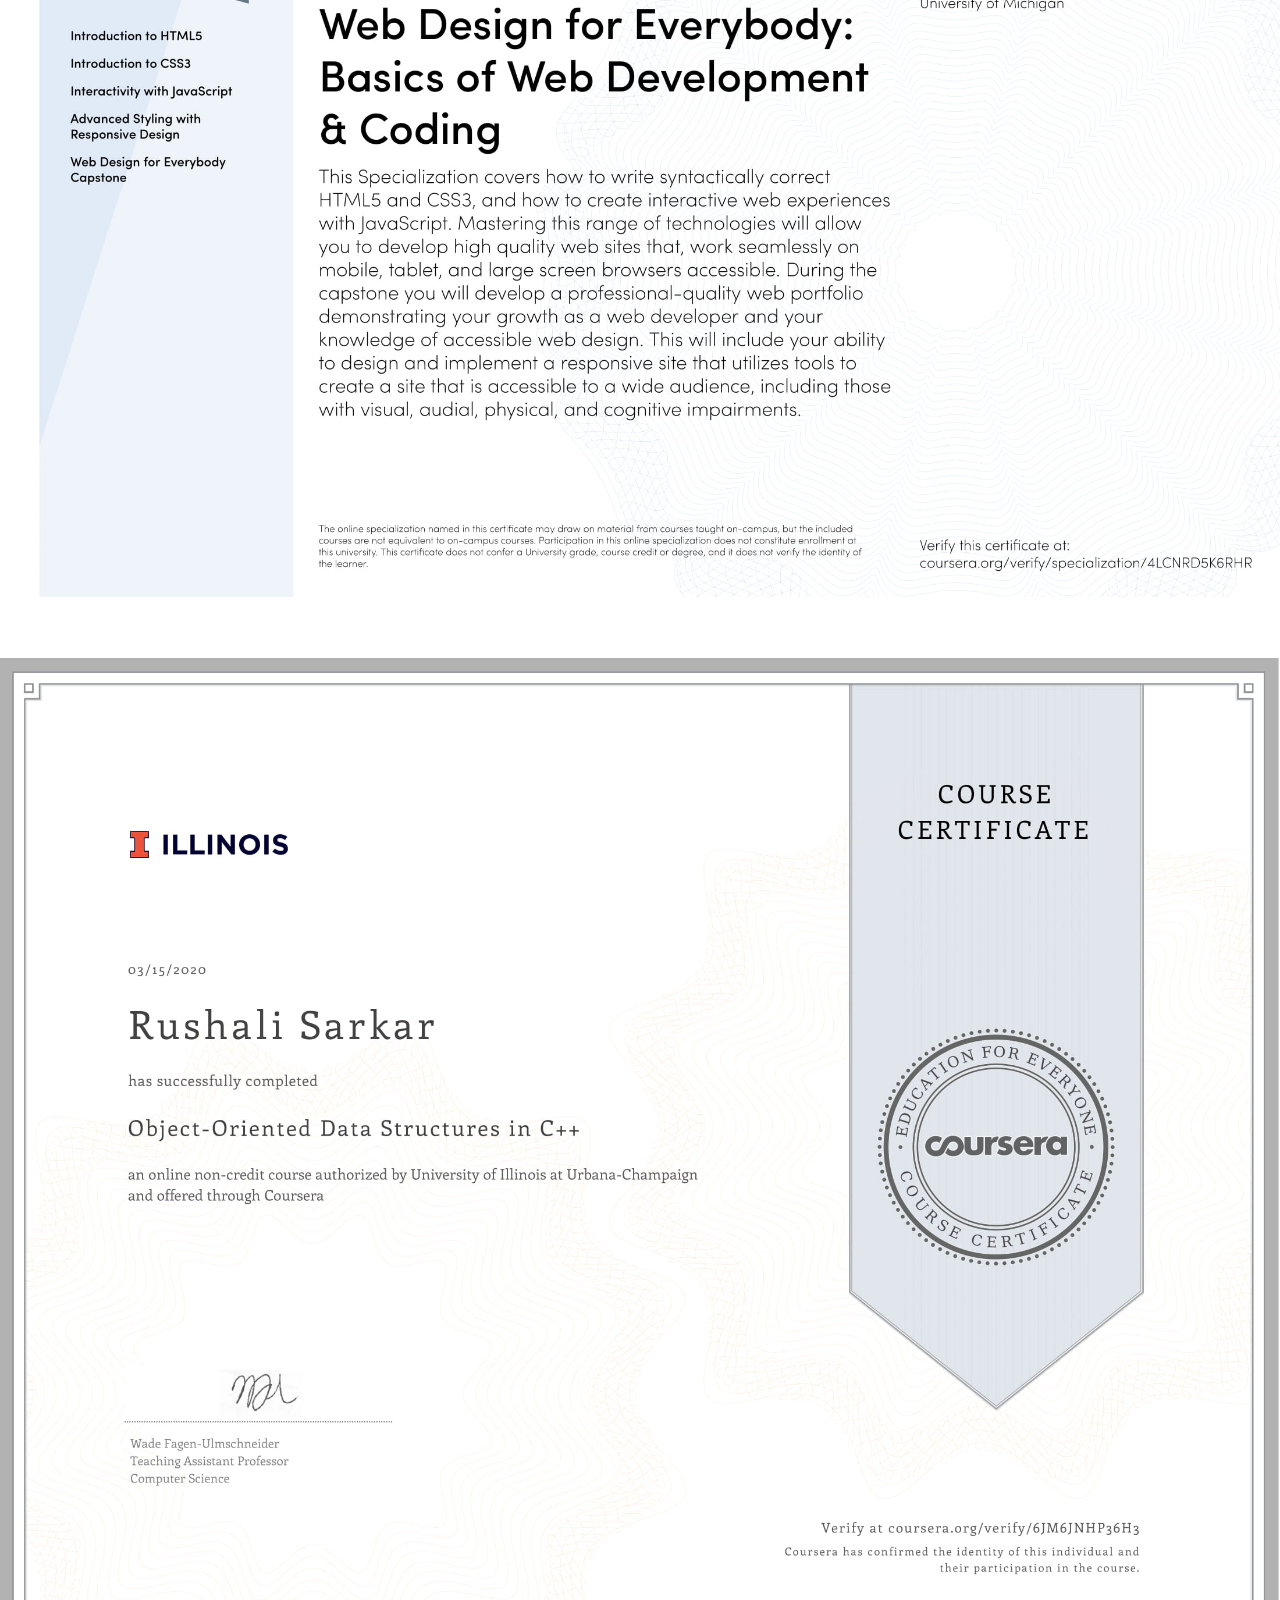
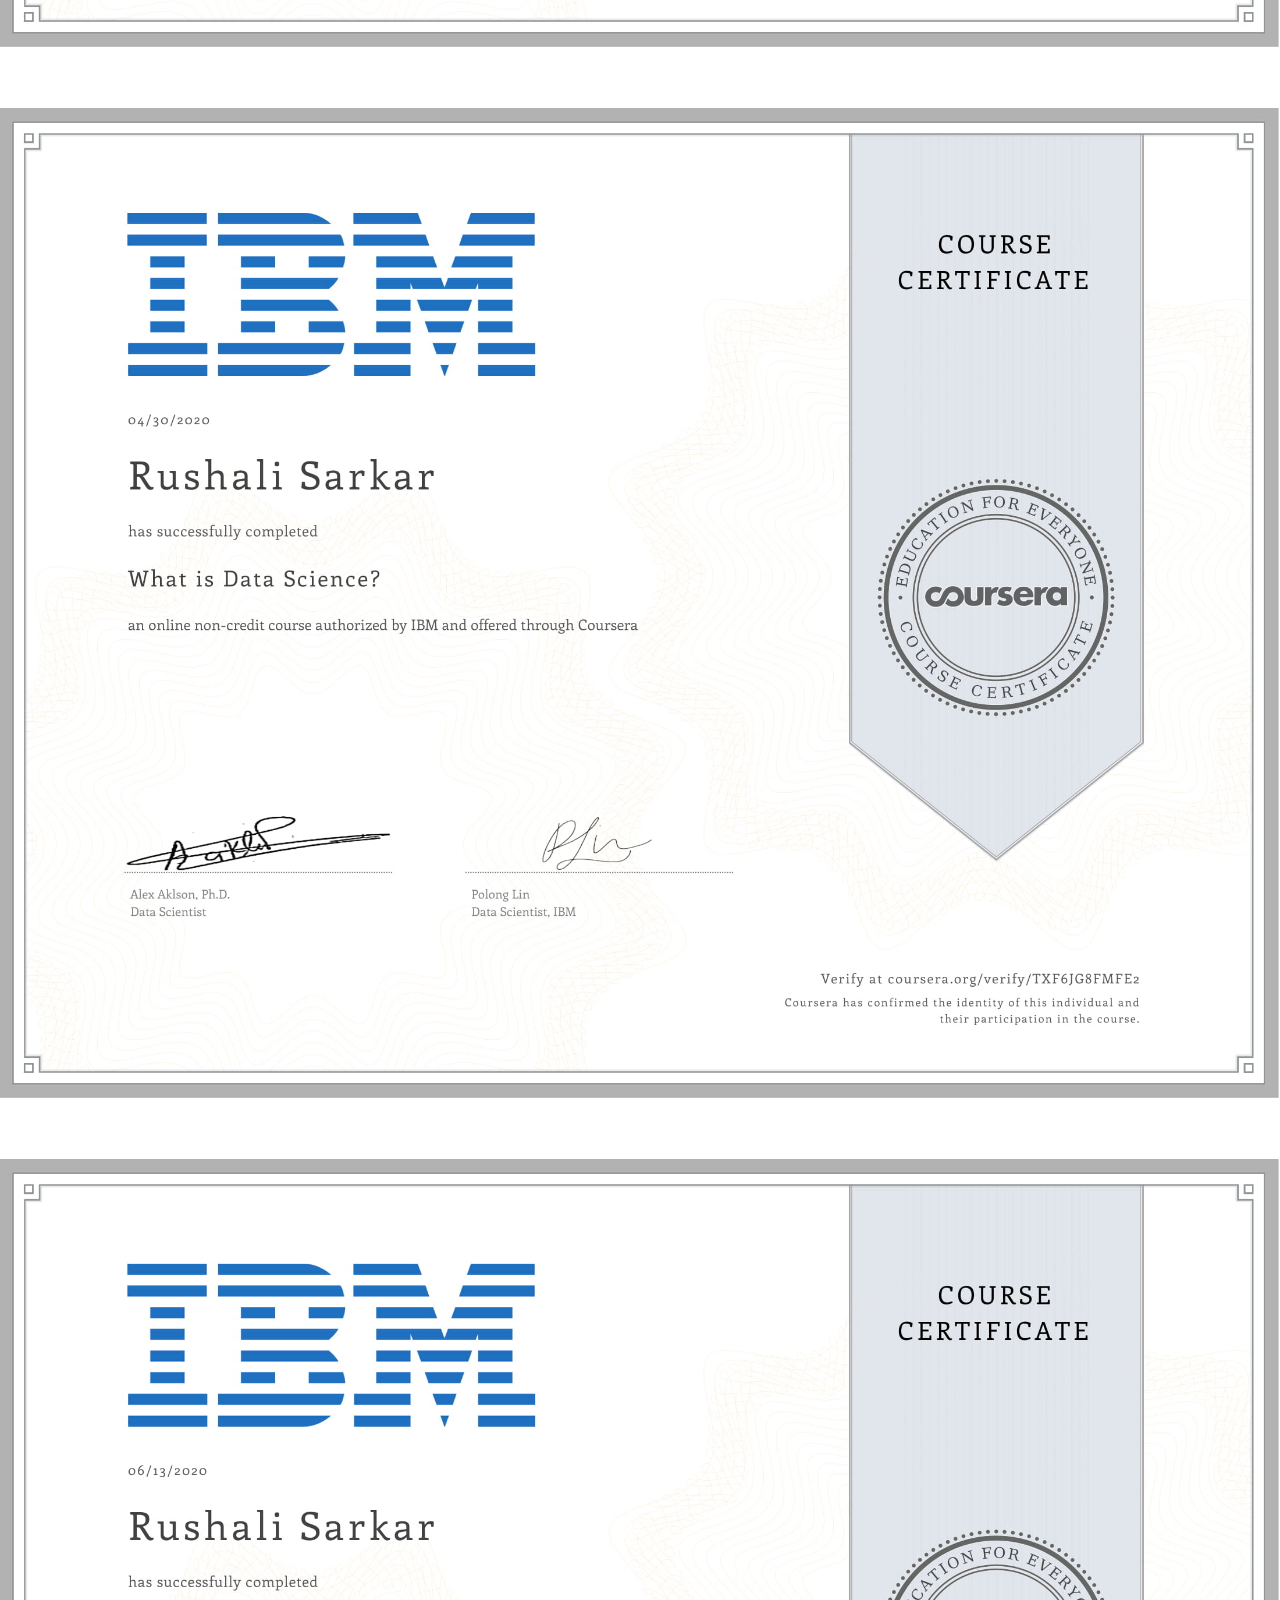
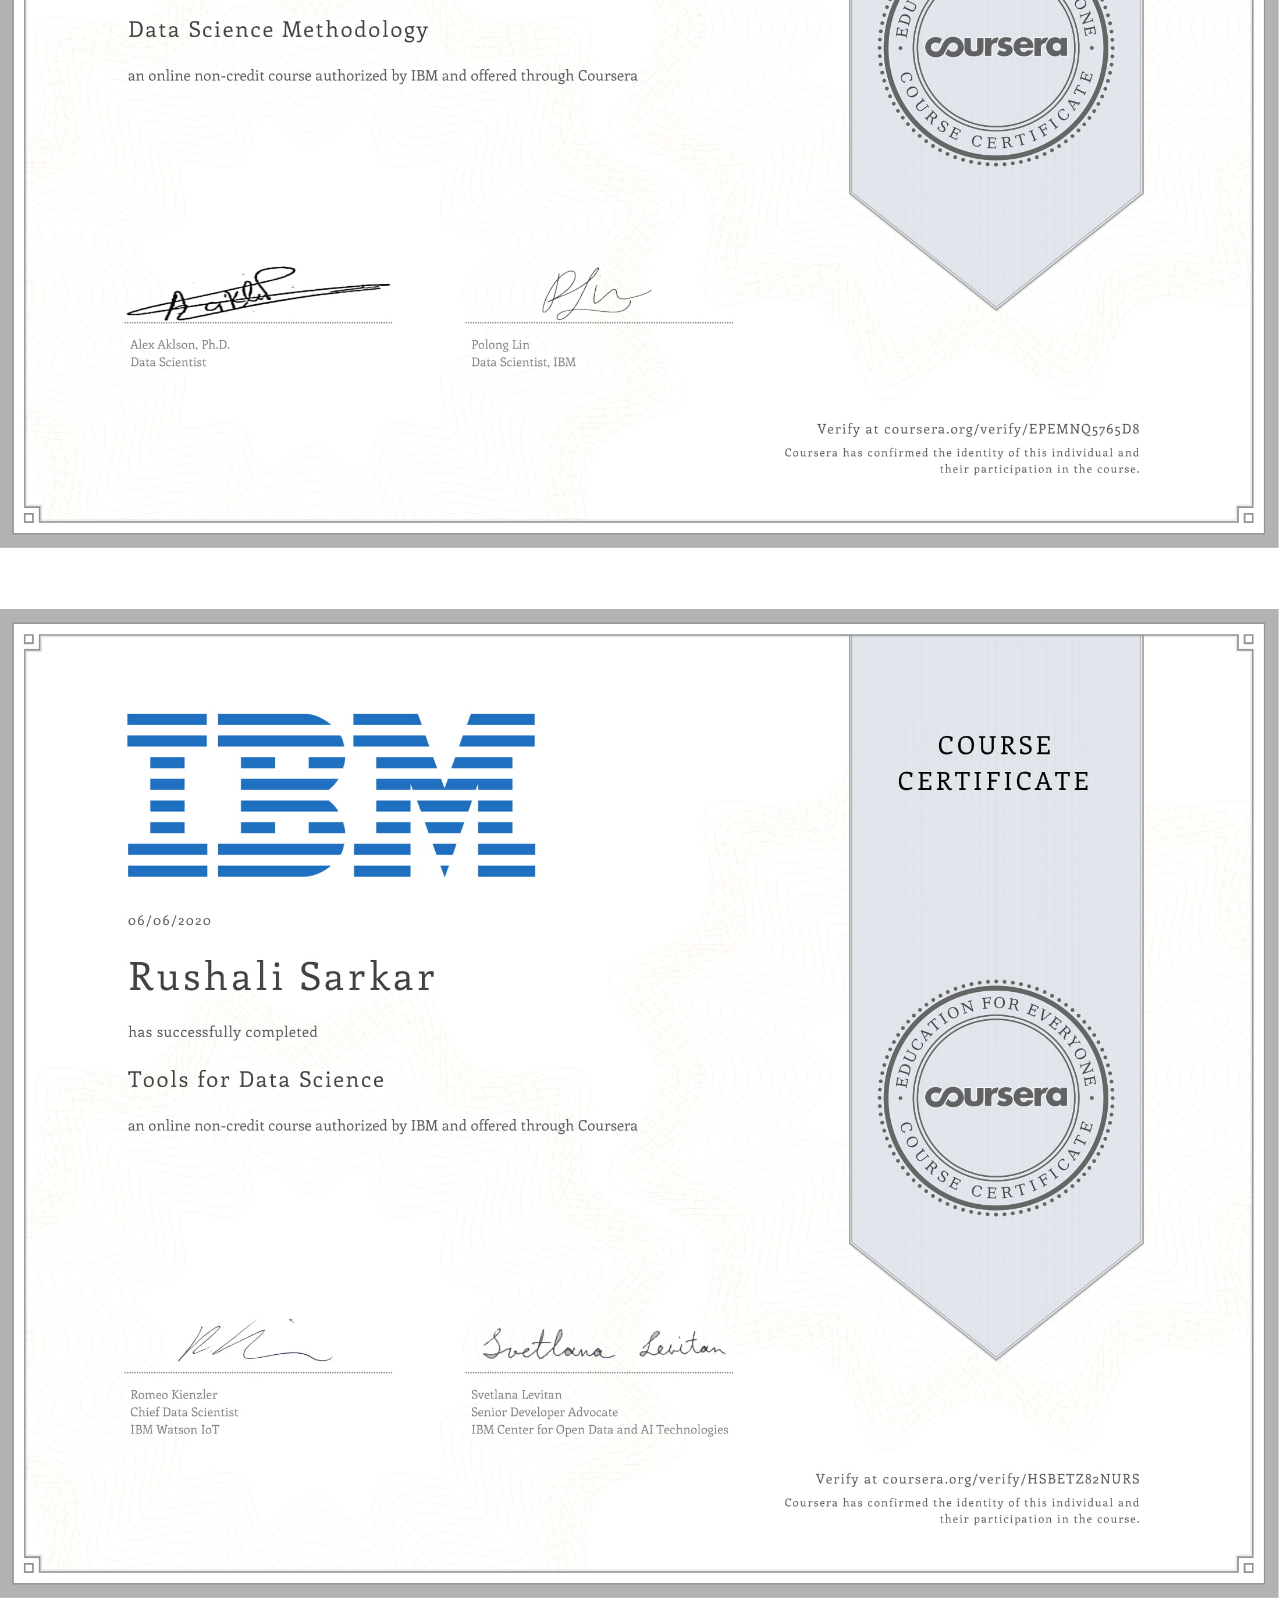
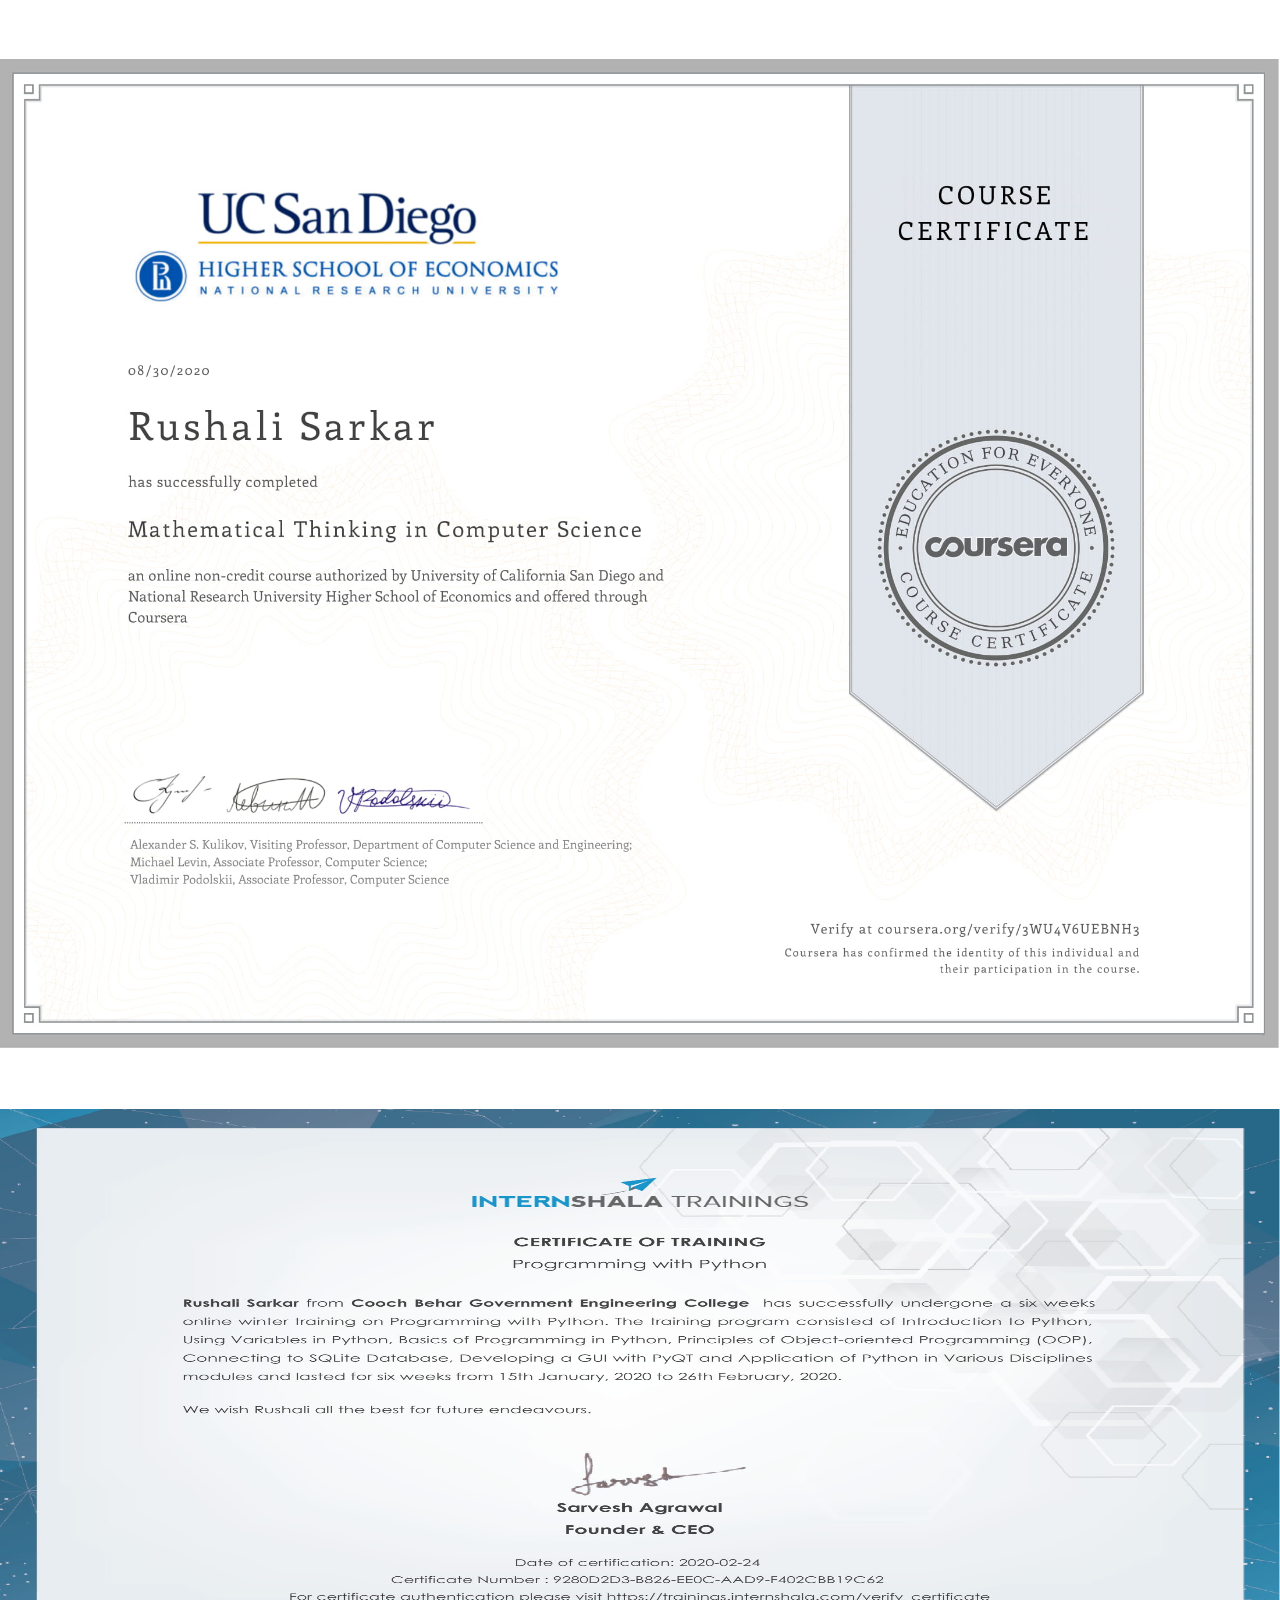
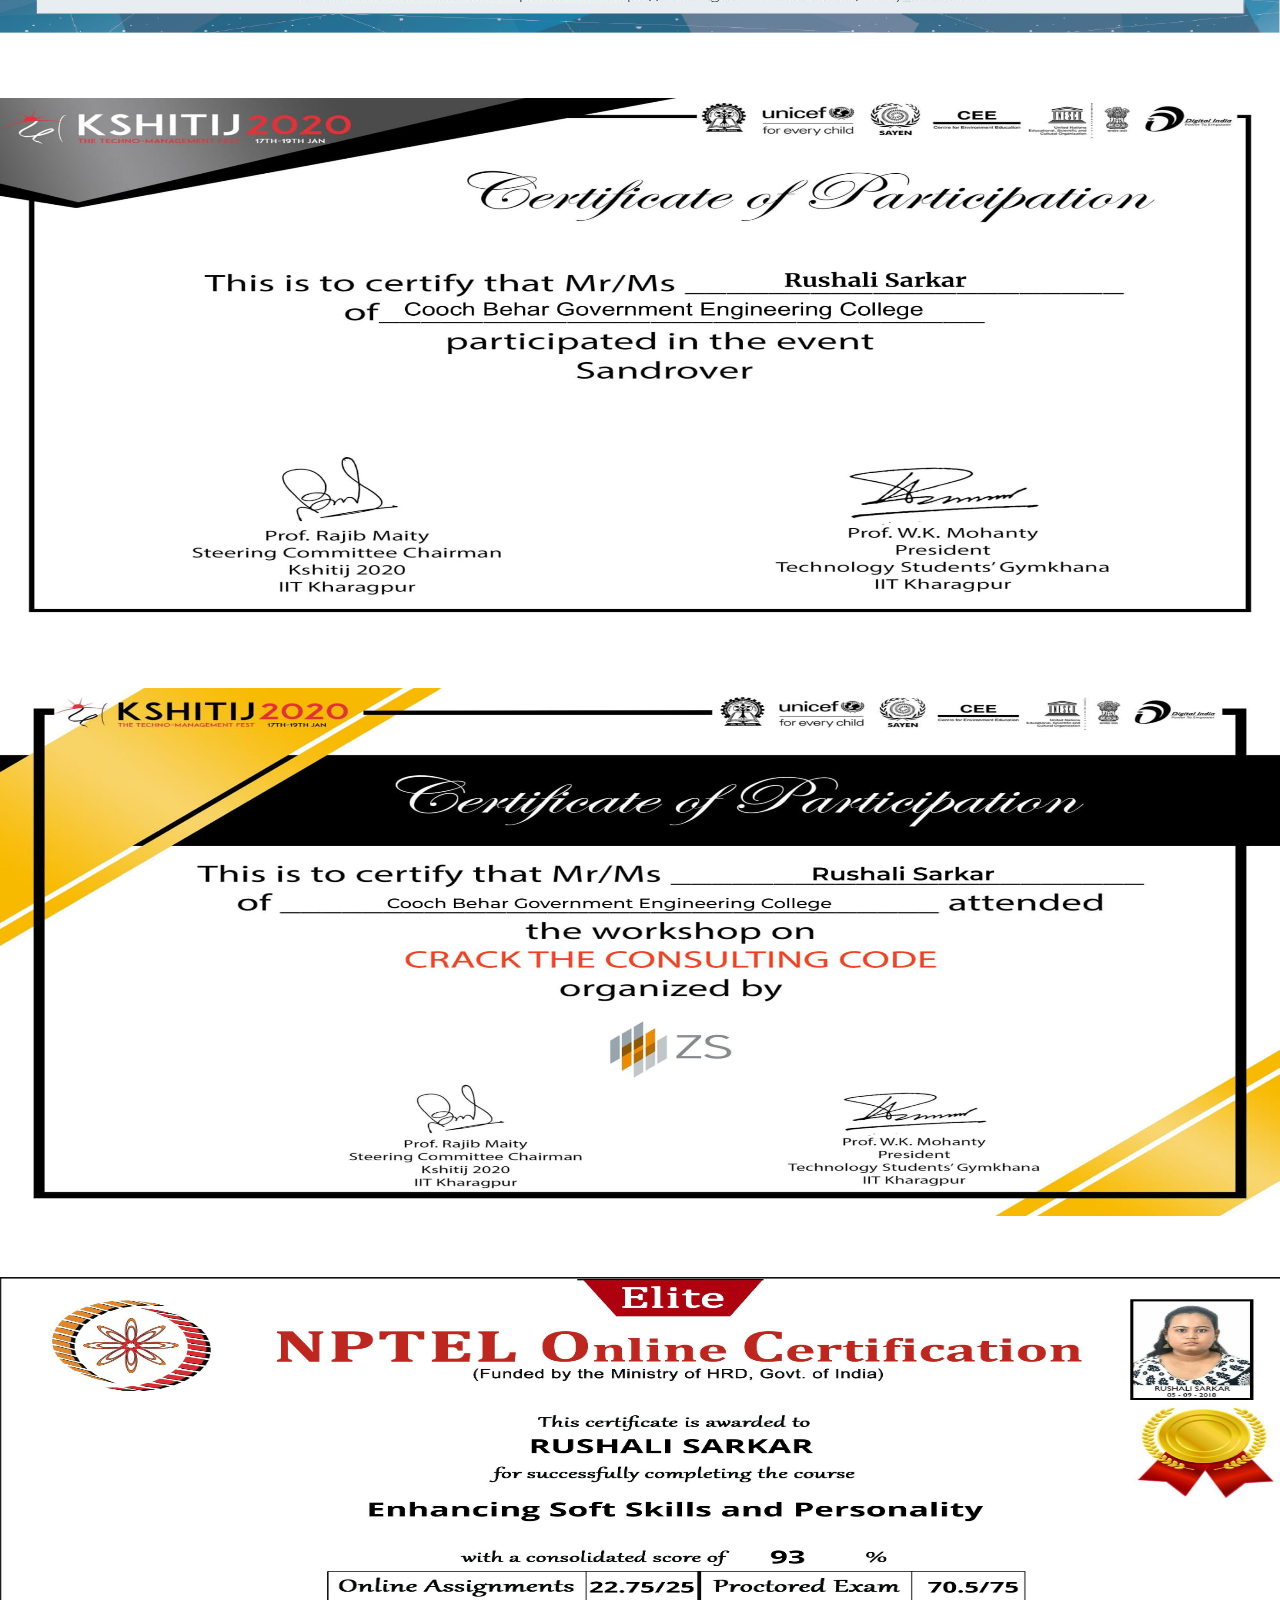
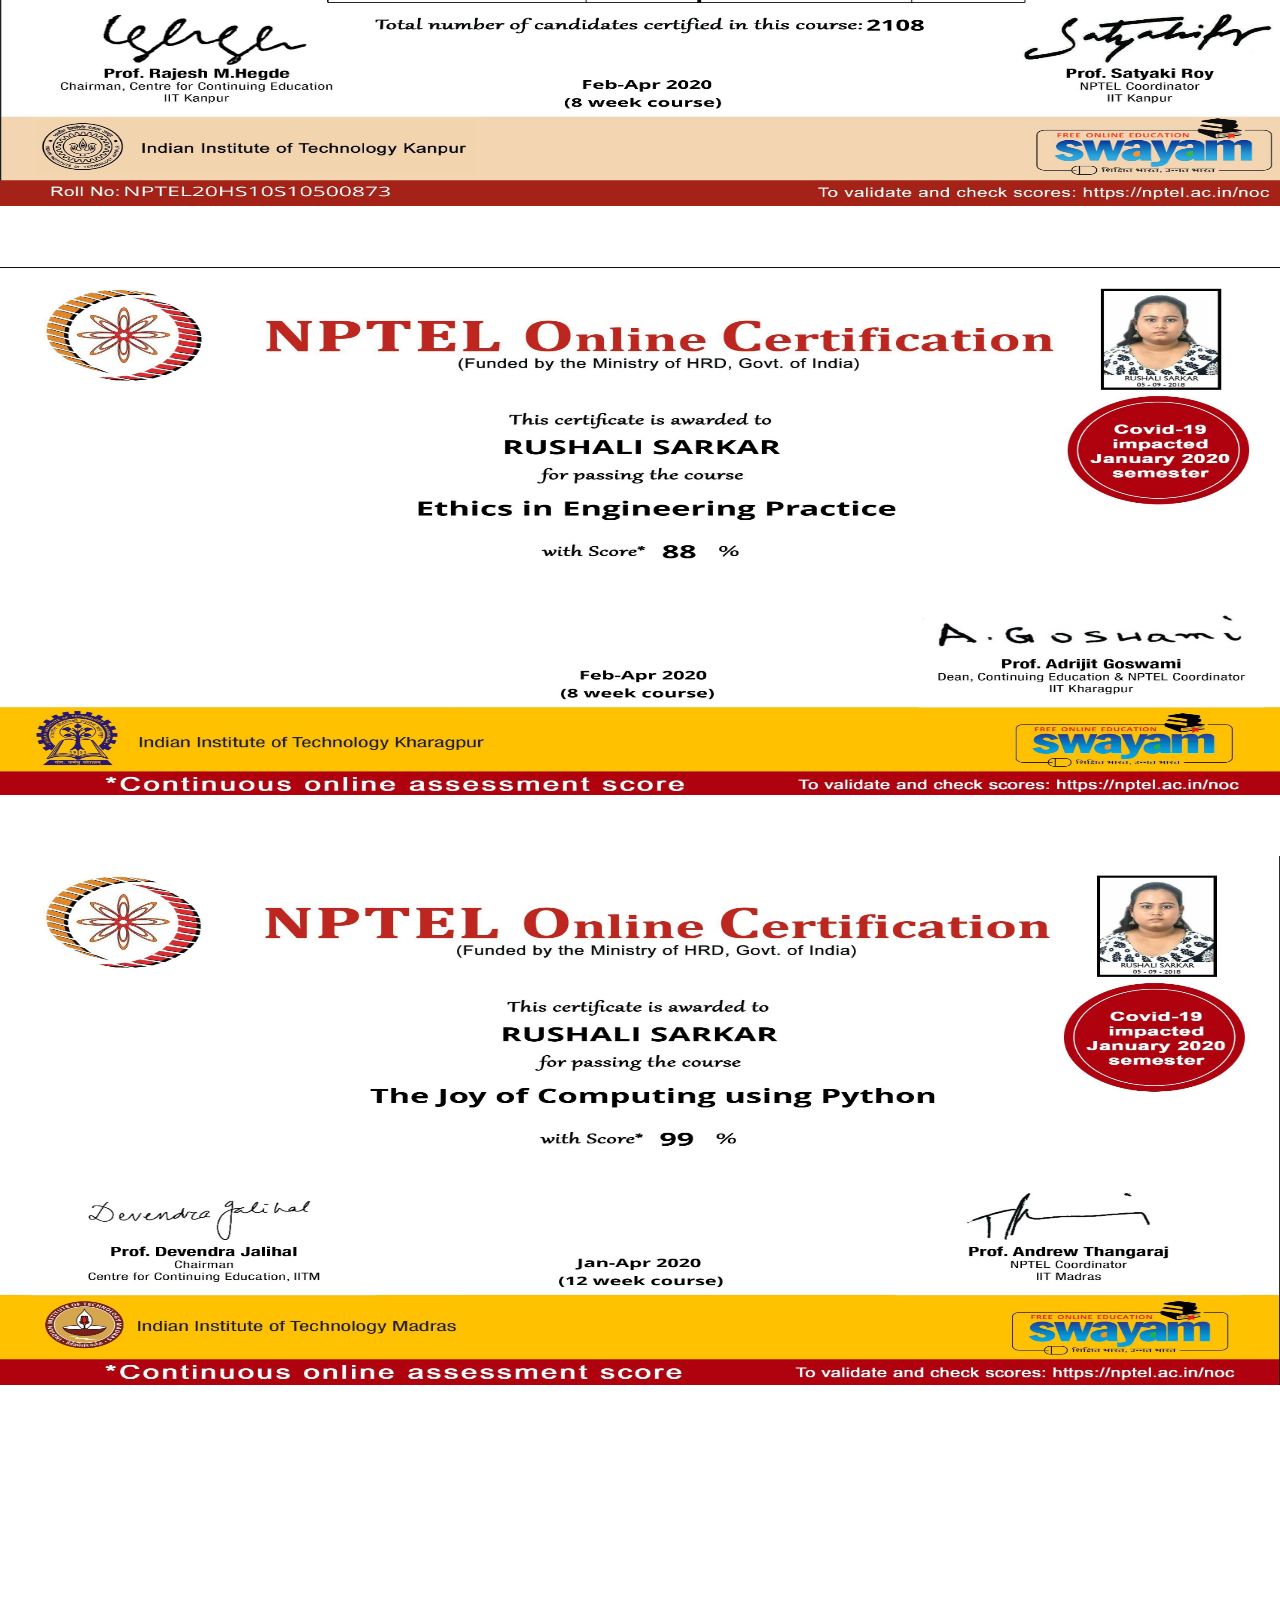
==== commit 873bf583: "Deleted volunteering certificates in achievements" ====
--- a/templates/certificate.html
+++ b/templates/certificate.html
@@ -82,12 +82,7 @@
 		<p class = "caption">Introduction to Python</p>
 	</div>
 
-	<div class = "certificate">
-		<img src = "../certificates/mlsa.jpg" class = "image">
-		<br>
-		<p class = "caption">Microsft Learn Student Ambassador</p>
-	</div>
-
+	
 	<div class = "certificate">
 		<img src = "../certificates/sandrover.jpg" class = "image image1">
 		<br>
@@ -118,23 +113,9 @@
 		<p class = "caption">Joy of Computing with Python</p>
 	</div>
 
-	<div class = "certificate">
-		<img src = "../certificates/msme.jpg" class = "image image1">
-		<br>
-		<p class = "caption">Industrial Motivational Campaign</p>
-	</div>
 
-	<div class = "certificate">
-		<img src = "../certificates/campuscleaning.jpg" class = "image image1">
-		<br>
-		<p class = "caption">Campus Cleaning</p>
-	</div>
 
-	<div class = "certificate">
-		<img src = "../certificates/banmahotsav.jpg" class = "image image1">
-		<br>
-		<p class = "caption">Banmahotsav</p>
-	</div>
+	
 
 
 
